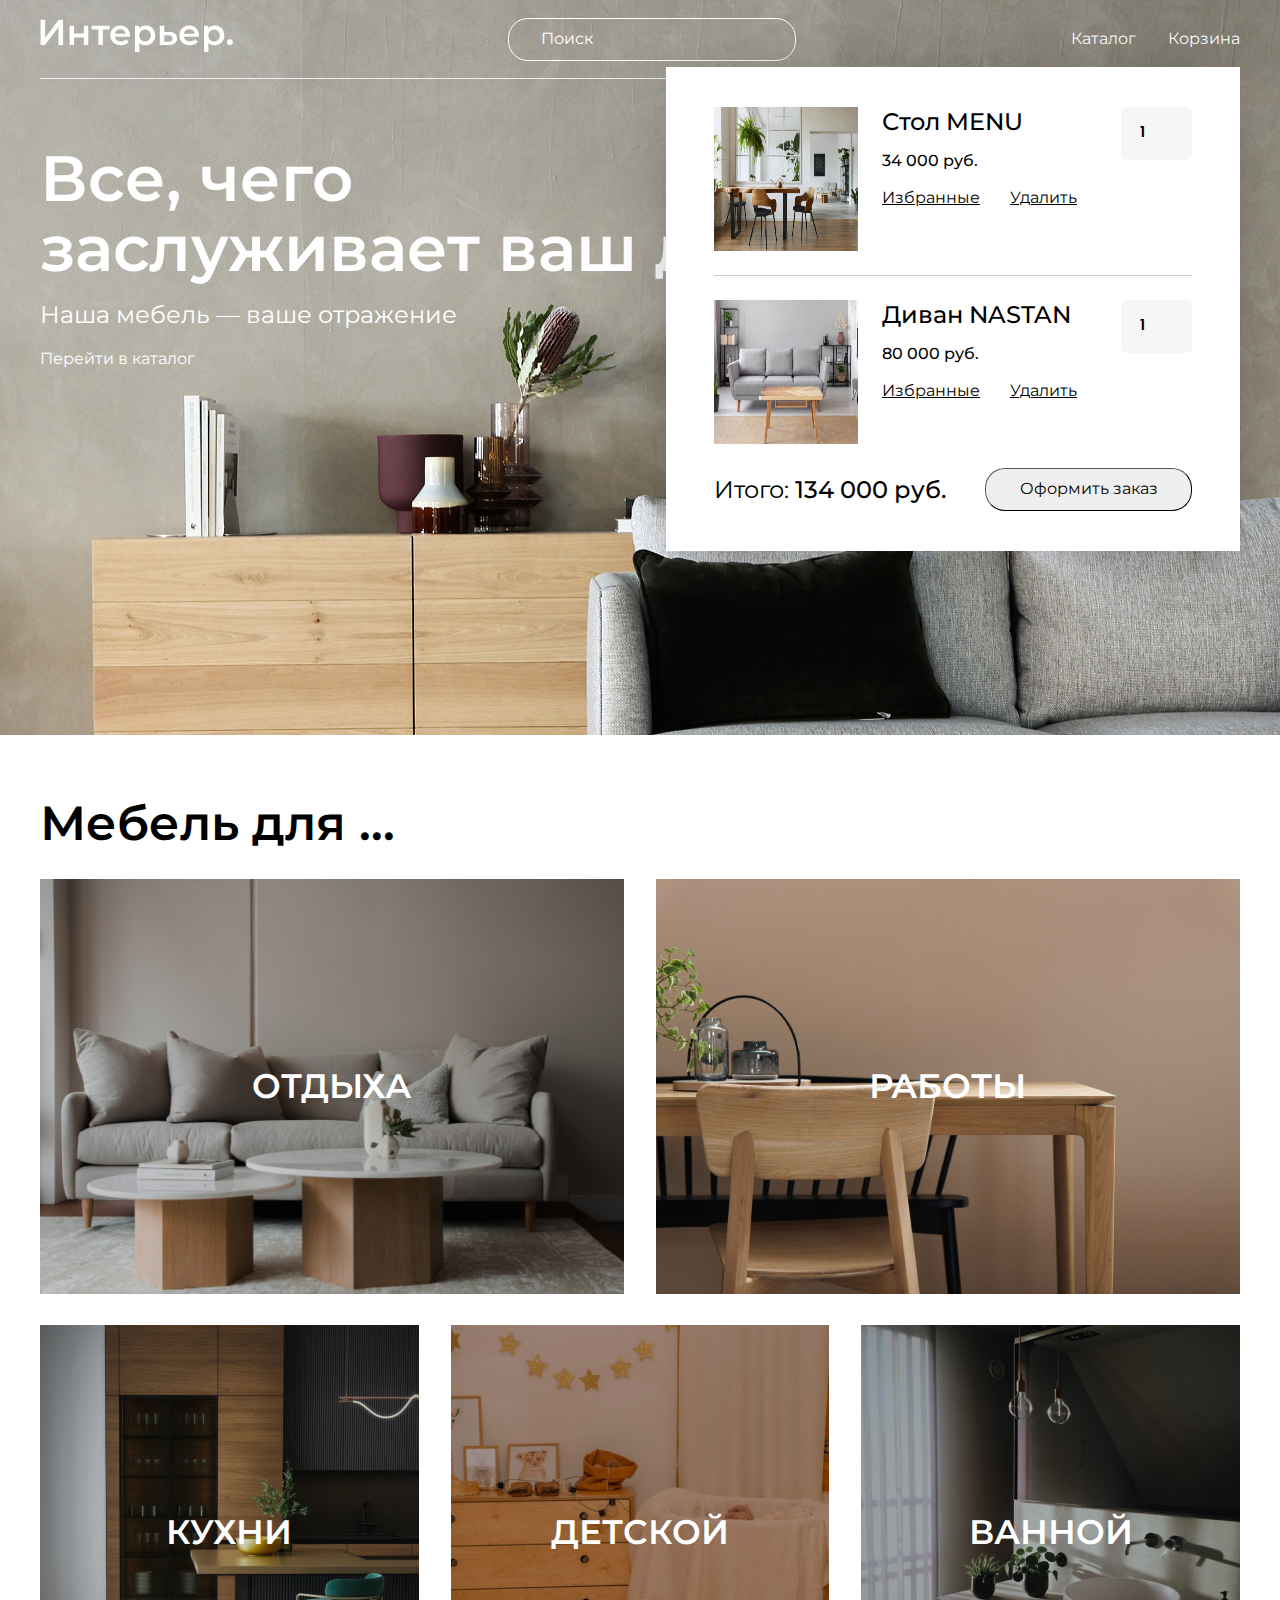
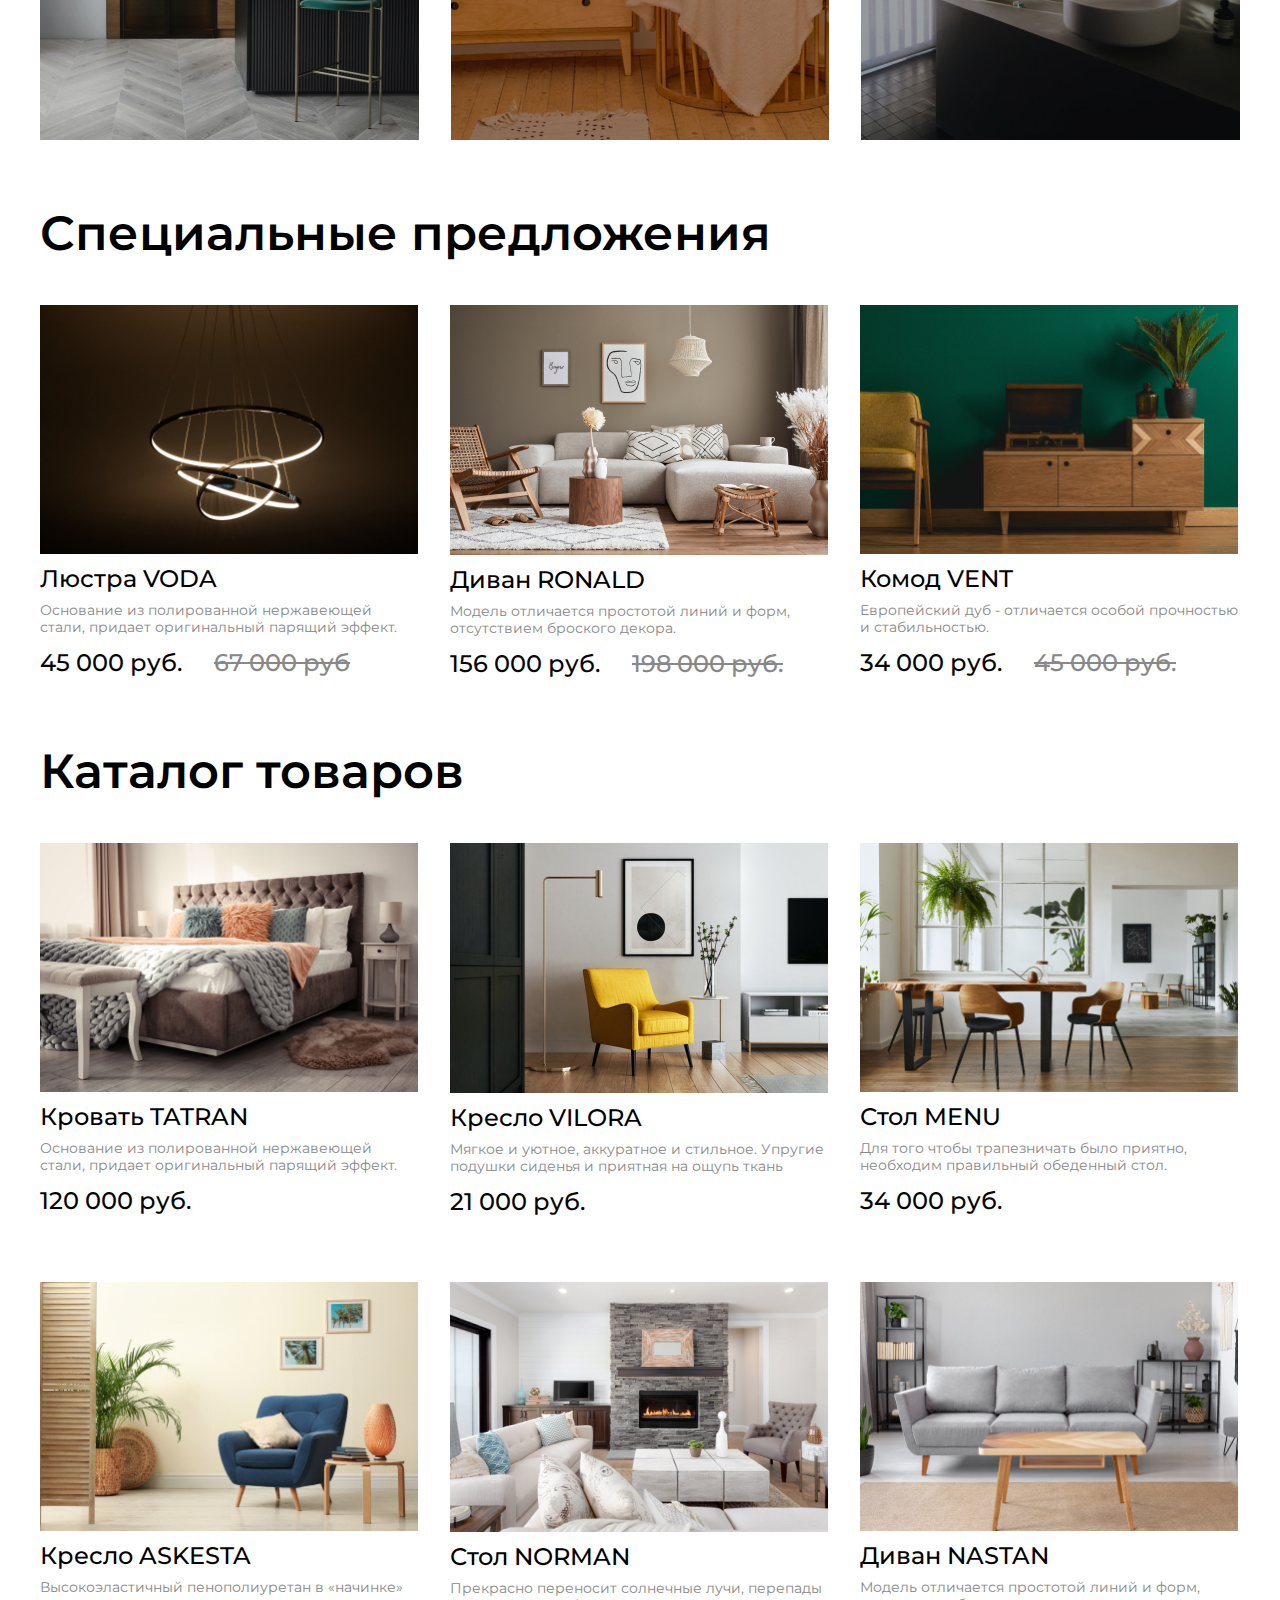
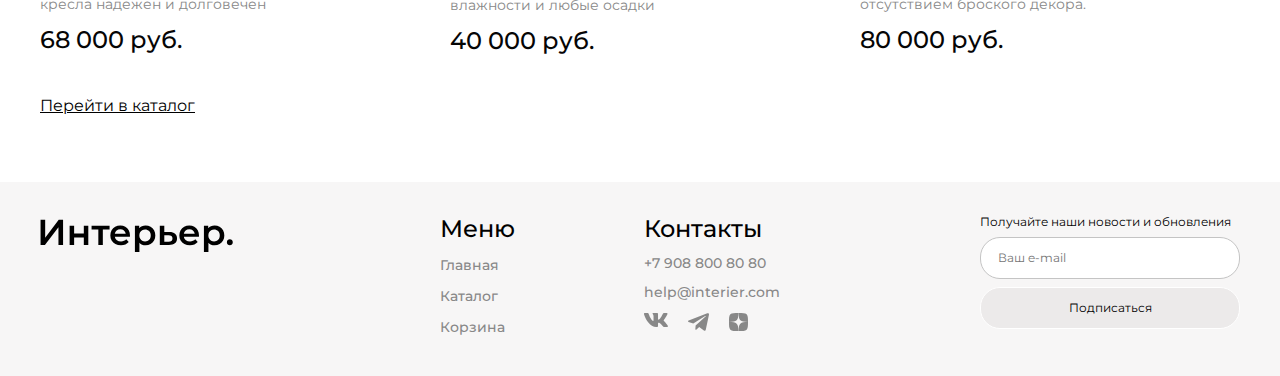
==== index.html @ 6d40e0f6 "Add files via upload" ====
<!DOCTYPE html>
<html lang="en">

<head>
    <meta charset="UTF-8">
    <meta http-equiv="X-UA-Compatible" content="IE=edge">
    <meta name="viewport" content="width=device-width, initial-scale=1.0">
    <title>Интерьер для вас</title>
    <link rel="preconnect" href="https://fonts.googleapis.com">
    <link rel="preconnect" href="https://fonts.gstatic.com" crossorigin>
    <link
        href="https://fonts.googleapis.com/css2?family=Montserrat:ital,wght@0,100..900;1,100..900&family=Poppins:ital,wght@0,100;0,200;0,300;0,400;0,500;0,600;0,700;0,800;0,900;1,100;1,200;1,300;1,400;1,500;1,600;1,700;1,800;1,900&display=swap"
        rel="stylesheet">
    <link rel="stylesheet" type="text/css" href="./sass/styles.css">
</head>

<body>
    <div class="top top-index center">
        <header class="header ">
            <a href="index.html">
                <img class="header__logo" src="./svg/logo.svg" alt="Логотип">
            </a>
            <input class="header__search" type="text" placeholder="Поиск" name="header-search" id="header-search">
            <nav class="header-menu">
                <a class="header-menu__link" href="catalog.html">Каталог</a>
                <div class=" pos-r">
                    <a class="header-menu__link" href="#main2">Корзина</a>
                    <div id="main2">
                        <form action="/submit" class="cart-form pos-a " method="post">
                            <article class="cart">
                                <div class="cart__left cart__gap">
                                    <img class="cart__img2" src="./img/product_006.jpg" alt="Стол MENU">
                                    <div class="cart__info">
                                        <a class="cart__name" href="product.html">Стол MENU</a>
                                        <p class="cart__price">34 000 руб.</p>
                                        <div class="cart__link">
                                            <a class="cart__link-text" href="#">Избранные</a>
                                            <a class="cart__link-text" href="#">Удалить</a>
                                        </div>
                                    </div>
                                </div>
                                <input class="cart__count" type="number" min="0" value="1" placeholder="1"
                                    name="cart-count1" id="cart-count1">
                            </article>
                            <div class="cart-border"></div>
                            <article class="cart">
                                <div class="cart__left cart__gap">
                                    <img class="cart__img2" src="./img/product_009.jpg" alt="Диван NASTAN">
                                    <div class="cart__info">
                                        <a class="cart__name" href="product.html">Диван NASTAN</a>
                                        <p class="cart__price">80 000 руб.</p>
                                        <div class="cart__link">
                                            <a class="cart__link-text" href="#">Избранные</a>
                                            <a class="cart__link-text" href="#">Удалить</a>
                                        </div>
                                    </div>
                                </div>
                                <input class="cart__count" type="number" min="0" value="1" placeholder="1"
                                    name="cart-count2" id="cart-count2">
                            </article>

                            <article class="cart-order cart-order_2">
                                <p class="cart-order__sum">
                                    Итого:
                                    <span class="cart-order__sum-span">134 000 руб.</span>
                                </p>
                                <button class="cart-order__button cart-order__button2" type="submit">Оформить
                                    заказ</button>
                            </article>
                        </form>
                    </div>
                </div>
            </nav>
            <div class="header__mobil">
                <a href="#">
                    <svg width="17" height="16" viewBox="0 0 17 16" fill="none" xmlns="http://www.w3.org/2000/svg">
                        <path
                            d="M2.7515 1.99141C1.59282 3.14838 0.918906 4.70363 0.867092 6.34023C0.815278 7.97682 1.38946 9.57159 2.47264 10.7995C3.55581 12.0275 5.06645 12.7962 6.69672 12.9491C8.29727 13.0991 9.89485 12.6444 11.1757 11.6766L14.5069 15.0085L14.5069 15.0085C14.5897 15.0914 14.6881 15.1571 14.7963 15.2019C14.9046 15.2468 15.0206 15.2698 15.1377 15.2698C15.2549 15.2698 15.3709 15.2468 15.4791 15.2019C15.5873 15.1571 15.6857 15.0914 15.7685 15.0085C15.8514 14.9257 15.9171 14.8274 15.9619 14.7191C16.0068 14.6109 16.0298 14.4949 16.0298 14.3777C16.0298 14.2606 16.0068 14.1446 15.9619 14.0363C15.9171 13.9281 15.8514 13.8298 15.7685 13.7469L15.7685 13.7469L12.4368 10.416C13.4021 9.13496 13.8547 7.53846 13.7038 5.93943C13.5501 4.31054 12.7816 2.80139 11.5547 1.719C10.3277 0.636623 8.73451 0.0623154 7.09916 0.11292C5.46381 0.163525 3.90917 0.835233 2.7515 1.99141ZM2.7515 1.99141L2.82216 2.06217L2.7515 1.99141ZM10.5895 3.25366C11.0271 3.68416 11.3751 4.19703 11.6135 4.76269C11.8518 5.32835 11.9758 5.93561 11.9783 6.54944C11.9808 7.16327 11.8618 7.77152 11.628 8.3391C11.3943 8.90669 11.0505 9.42238 10.6164 9.85642C10.1824 10.2905 9.66668 10.6343 9.09909 10.868C8.53151 11.1018 7.92326 11.2208 7.30943 11.2183C6.6956 11.2158 6.08834 11.0918 5.52268 10.8535C4.95702 10.6151 4.44415 10.2671 4.01365 9.82954C3.15334 8.95509 2.67341 7.77613 2.6784 6.54944C2.6834 5.32275 3.17291 4.14773 4.04032 3.28033C4.90772 2.41292 6.08274 1.92341 7.30943 1.91841C8.53612 1.91342 9.71508 2.39335 10.5895 3.25366Z"
                            fill="white" stroke="white" stroke-width="0.2" />
                    </svg>

                </a>
                <a href="catalog.html">
                    <svg width="20" height="21" viewBox="0 0 20 21" fill="none" xmlns="http://www.w3.org/2000/svg">
                        <rect x="0.800537" y="0.900024" width="4.57143" height="4.57143" fill="white" />
                        <rect x="0.800537" y="8.21429" width="4.57143" height="4.57143" fill="white" />
                        <rect x="0.800537" y="15.5286" width="4.57143" height="4.57143" fill="white" />
                        <rect x="8.11401" y="8.21429" width="4.57143" height="4.57143" fill="white" />
                        <rect x="8.11401" y="15.5286" width="4.57143" height="4.57143" fill="white" />
                        <rect x="8.11401" y="0.900024" width="4.57143" height="4.57143" fill="white" />
                        <rect x="15.4285" y="8.21429" width="4.57143" height="4.57143" fill="white" />
                        <rect x="15.4285" y="15.5286" width="4.57143" height="4.57143" fill="white" />
                        <rect x="15.4285" y="0.900024" width="4.57143" height="4.57143" fill="white" />
                    </svg>

                </a>
                <a href="cart.html">
                    <svg width="25" height="25" viewBox="0 0 25 25" fill="none" xmlns="http://www.w3.org/2000/svg">
                        <path
                            d="M14.5834 20.8334C15.1359 20.8334 15.6658 20.6139 16.0566 20.2232C16.4473 19.8325 16.6667 19.3026 16.6667 18.75C16.6667 18.1975 16.4473 17.6676 16.0566 17.2769C15.6658 16.8862 15.1359 16.6667 14.5834 16.6667C14.0309 16.6667 13.501 16.8862 13.1103 17.2769C12.7196 17.6676 12.5001 18.1975 12.5001 18.75C12.5001 19.3026 12.7196 19.8325 13.1103 20.2232C13.501 20.6139 14.0309 20.8334 14.5834 20.8334ZM7.29174 20.8334C7.84428 20.8334 8.37418 20.6139 8.76488 20.2232C9.15558 19.8325 9.37508 19.3026 9.37508 18.75C9.37508 18.1975 9.15558 17.6676 8.76488 17.2769C8.37418 16.8862 7.84428 16.6667 7.29174 16.6667C6.73921 16.6667 6.20931 16.8862 5.81861 17.2769C5.4279 17.6676 5.20841 18.1975 5.20841 18.75C5.20841 19.3026 5.4279 19.8325 5.81861 20.2232C6.20931 20.6139 6.73921 20.8334 7.29174 20.8334ZM20.873 6.16981C21.133 6.16142 21.3796 6.05223 21.5606 5.86531C21.7416 5.6784 21.8428 5.42842 21.8428 5.16825C21.8428 4.90807 21.7416 4.6581 21.5606 4.47118C21.3796 4.28427 21.133 4.17507 20.873 4.16669H19.674C18.7345 4.16669 17.922 4.81877 17.7178 5.73544L16.4126 11.6125C16.2084 12.5292 15.3959 13.1813 14.4563 13.1813H6.63133L5.12924 7.17085H14.8636C15.1212 7.1591 15.3644 7.0485 15.5425 6.86205C15.7206 6.67561 15.82 6.42767 15.82 6.16981C15.82 5.91195 15.7206 5.66401 15.5425 5.47757C15.3644 5.29113 15.1212 5.18052 14.8636 5.16877H5.12924C4.82473 5.16868 4.5242 5.23802 4.25051 5.37151C3.97682 5.50501 3.73716 5.69915 3.54976 5.93917C3.36236 6.17919 3.23215 6.45878 3.16903 6.75668C3.10591 7.05458 3.11154 7.36295 3.1855 7.65835L4.68758 13.6667C4.79586 14.1002 5.046 14.4851 5.39821 14.7601C5.75042 15.0351 6.18447 15.1845 6.63133 15.1844H14.4563C15.368 15.1845 16.2524 14.8737 16.9636 14.3032C17.6748 13.7328 18.1701 12.9369 18.3678 12.0469L19.674 6.16981H20.873Z"
                            fill="white" />
                    </svg>

                </a>
            </div>

        </header>
        <section class="top__content ">
            <h1 class="top__title">Все, чего заслуживает ваш дом</h1>
            <p class="top__text">Наша мебель — ваше отражение</p>
            <a class="top__link" href="catalog.html">Перейти в каталог</a>
        </section>
    </div>

    <main class="center">
        <section class="for">
            <h2 class="for__title">Мебель для ... </h2>
            <div class="for__content">
                <article class="for__item for__item-1 for__item_big">ОТДЫХА</article>
                <article class="for__item for__item-2 for__item_big">РАБОТЫ</article>
                <article class="for__item for__item-3">КУХНИ</article>
                <article class="for__item for__item-4">ДЕТСКОЙ</article>
                <article class="for__item for__item-5">ВАННОЙ</article>
            </div>
        </section>
        <section class="product-box ">
            <h2 class="product-box__title">Специальные предложения</h2>
            <div class="product-content">
                <article class="product pos-r">
                    <img class="product__img" src="./img/product_001.jpg" alt="Спиральная люстра">
                    <div class="product__button pos-a">
                        <svg width="19" height="21" viewBox="0 0 19 21" fill="none" xmlns="http://www.w3.org/2000/svg">
                            <path
                                d="M4.39111 7V5C4.39111 3.67392 4.9179 2.40215 5.85558 1.46447C6.79326 0.526784 8.06503 0 9.39111 0C10.7172 0 11.989 0.526784 12.9266 1.46447C13.8643 2.40215 14.3911 3.67392 14.3911 5V7H17.3911C17.6563 7 17.9107 7.10536 18.0982 7.29289C18.2858 7.48043 18.3911 7.73478 18.3911 8V20C18.3911 20.2652 18.2858 20.5196 18.0982 20.7071C17.9107 20.8946 17.6563 21 17.3911 21H1.39111C1.1259 21 0.871543 20.8946 0.684006 20.7071C0.49647 20.5196 0.391113 20.2652 0.391113 20V8C0.391113 7.73478 0.49647 7.48043 0.684006 7.29289C0.871543 7.10536 1.1259 7 1.39111 7H4.39111ZM4.39111 9H2.39111V19H16.3911V9H14.3911V11H12.3911V9H6.39111V11H4.39111V9ZM6.39111 7H12.3911V5C12.3911 4.20435 12.075 3.44129 11.5124 2.87868C10.9498 2.31607 10.1868 2 9.39111 2C8.59546 2 7.8324 2.31607 7.26979 2.87868C6.70718 3.44129 6.39111 4.20435 6.39111 5V7Z"
                                fill="#C4C4C4" />
                        </svg>

                        <svg width="24" height="24" viewBox="0 0 24 24" fill="none" xmlns="http://www.w3.org/2000/svg">
                            <path
                                d="M12 21C11.355 20.428 10.626 19.833 9.85502 19.2H9.84502C7.13002 16.98 4.05302 14.468 2.69402 11.458C2.24754 10.4998 2.01093 9.45715 2.00001 8.40003C1.99703 6.94951 2.57879 5.55901 3.61383 4.54279C4.64887 3.52657 6.04981 2.97042 7.50002 3.00003C8.68065 3.00189 9.83586 3.34311 10.828 3.98303C11.264 4.26599 11.6584 4.60828 12 5.00003C12.3435 4.60982 12.7381 4.26773 13.173 3.98303C14.1648 3.34298 15.3197 3.00174 16.5 3.00003C17.9502 2.97042 19.3512 3.52657 20.3862 4.54279C21.4213 5.55901 22.003 6.94951 22 8.40003C21.9898 9.45884 21.7532 10.5032 21.306 11.463C19.947 14.473 16.871 16.984 14.156 19.2L14.146 19.208C13.374 19.837 12.646 20.432 12.001 21.008L12 21ZM7.50002 5.00003C6.56853 4.98837 5.67009 5.34487 5.00002 5.99203C4.35441 6.62619 3.99358 7.49507 3.99994 8.40003C4.01135 9.17053 4.18585 9.92988 4.51202 10.628C5.15353 11.9267 6.01913 13.1021 7.06902 14.1C8.06002 15.1 9.20002 16.068 10.186 16.882C10.459 17.107 10.737 17.334 11.015 17.561L11.19 17.704C11.457 17.922 11.733 18.148 12 18.37L12.013 18.358L12.019 18.353H12.025L12.034 18.346H12.039H12.044L12.062 18.331L12.103 18.298L12.11 18.292L12.121 18.284H12.127L12.136 18.276L12.8 17.731L12.974 17.588C13.255 17.359 13.533 17.132 13.806 16.907C14.792 16.093 15.933 15.126 16.924 14.121C17.9741 13.1236 18.8397 11.9485 19.481 10.65C19.8131 9.94583 19.9901 9.17853 20.0001 8.40003C20.0042 7.49786 19.6435 6.63232 19 6.00003C18.3312 5.34995 17.4326 4.99051 16.5 5.00003C15.3619 4.99035 14.274 5.46739 13.51 6.31103L12 8.05103L10.49 6.31103C9.72609 5.46739 8.6381 4.99035 7.50002 5.00003Z"
                                fill="#C4C4C4" />
                        </svg>

                    </div>
                    <a class="product__name" href="product.html">Люстра VODA</a>
                    <p class="product__text">Основание из полированной нержавеющей стали, придает оригинальный
                        парящий эффект.</p>
                    <div class="product__price-box">
                        <p class="product__price product__sale">45 000 руб.</p>
                        <p class="product__price product__through">67 000 руб</p>
                    </div>
                </article>
                <article class="product pos-r">
                    <img class="product__img" src="./img/product_002.jpg" alt="Диван угловой белый">
                    <div class="product__button pos-a">
                        <svg width="19" height="21" viewBox="0 0 19 21" fill="none" xmlns="http://www.w3.org/2000/svg">
                            <path
                                d="M4.39111 7V5C4.39111 3.67392 4.9179 2.40215 5.85558 1.46447C6.79326 0.526784 8.06503 0 9.39111 0C10.7172 0 11.989 0.526784 12.9266 1.46447C13.8643 2.40215 14.3911 3.67392 14.3911 5V7H17.3911C17.6563 7 17.9107 7.10536 18.0982 7.29289C18.2858 7.48043 18.3911 7.73478 18.3911 8V20C18.3911 20.2652 18.2858 20.5196 18.0982 20.7071C17.9107 20.8946 17.6563 21 17.3911 21H1.39111C1.1259 21 0.871543 20.8946 0.684006 20.7071C0.49647 20.5196 0.391113 20.2652 0.391113 20V8C0.391113 7.73478 0.49647 7.48043 0.684006 7.29289C0.871543 7.10536 1.1259 7 1.39111 7H4.39111ZM4.39111 9H2.39111V19H16.3911V9H14.3911V11H12.3911V9H6.39111V11H4.39111V9ZM6.39111 7H12.3911V5C12.3911 4.20435 12.075 3.44129 11.5124 2.87868C10.9498 2.31607 10.1868 2 9.39111 2C8.59546 2 7.8324 2.31607 7.26979 2.87868C6.70718 3.44129 6.39111 4.20435 6.39111 5V7Z"
                                fill="#C4C4C4" />
                        </svg>

                        <svg width="24" height="24" viewBox="0 0 24 24" fill="none" xmlns="http://www.w3.org/2000/svg">
                            <path
                                d="M12 21C11.355 20.428 10.626 19.833 9.85502 19.2H9.84502C7.13002 16.98 4.05302 14.468 2.69402 11.458C2.24754 10.4998 2.01093 9.45715 2.00001 8.40003C1.99703 6.94951 2.57879 5.55901 3.61383 4.54279C4.64887 3.52657 6.04981 2.97042 7.50002 3.00003C8.68065 3.00189 9.83586 3.34311 10.828 3.98303C11.264 4.26599 11.6584 4.60828 12 5.00003C12.3435 4.60982 12.7381 4.26773 13.173 3.98303C14.1648 3.34298 15.3197 3.00174 16.5 3.00003C17.9502 2.97042 19.3512 3.52657 20.3862 4.54279C21.4213 5.55901 22.003 6.94951 22 8.40003C21.9898 9.45884 21.7532 10.5032 21.306 11.463C19.947 14.473 16.871 16.984 14.156 19.2L14.146 19.208C13.374 19.837 12.646 20.432 12.001 21.008L12 21ZM7.50002 5.00003C6.56853 4.98837 5.67009 5.34487 5.00002 5.99203C4.35441 6.62619 3.99358 7.49507 3.99994 8.40003C4.01135 9.17053 4.18585 9.92988 4.51202 10.628C5.15353 11.9267 6.01913 13.1021 7.06902 14.1C8.06002 15.1 9.20002 16.068 10.186 16.882C10.459 17.107 10.737 17.334 11.015 17.561L11.19 17.704C11.457 17.922 11.733 18.148 12 18.37L12.013 18.358L12.019 18.353H12.025L12.034 18.346H12.039H12.044L12.062 18.331L12.103 18.298L12.11 18.292L12.121 18.284H12.127L12.136 18.276L12.8 17.731L12.974 17.588C13.255 17.359 13.533 17.132 13.806 16.907C14.792 16.093 15.933 15.126 16.924 14.121C17.9741 13.1236 18.8397 11.9485 19.481 10.65C19.8131 9.94583 19.9901 9.17853 20.0001 8.40003C20.0042 7.49786 19.6435 6.63232 19 6.00003C18.3312 5.34995 17.4326 4.99051 16.5 5.00003C15.3619 4.99035 14.274 5.46739 13.51 6.31103L12 8.05103L10.49 6.31103C9.72609 5.46739 8.6381 4.99035 7.50002 5.00003Z"
                                fill="#C4C4C4" />
                        </svg>

                    </div>
                    <a class="product__name" href="product.html">Диван RONALD</a>
                    <p class="product__text">Модель отличается простотой линий и форм, отсутствием броского
                        декора.
                    </p>
                    <div class="product__price-box">
                        <p class="product__price product__sale">156 000 руб.</p>
                        <p class="product__price product__through">198 000 руб.</p>
                    </div>
                </article>
                <article class="product pos-r">
                    <img class="product__img" src="./img/product_003.jpg" alt="Комод VENT">
                    <div class="product__button pos-a">
                        <svg width="19" height="21" viewBox="0 0 19 21" fill="none" xmlns="http://www.w3.org/2000/svg">
                            <path
                                d="M4.39111 7V5C4.39111 3.67392 4.9179 2.40215 5.85558 1.46447C6.79326 0.526784 8.06503 0 9.39111 0C10.7172 0 11.989 0.526784 12.9266 1.46447C13.8643 2.40215 14.3911 3.67392 14.3911 5V7H17.3911C17.6563 7 17.9107 7.10536 18.0982 7.29289C18.2858 7.48043 18.3911 7.73478 18.3911 8V20C18.3911 20.2652 18.2858 20.5196 18.0982 20.7071C17.9107 20.8946 17.6563 21 17.3911 21H1.39111C1.1259 21 0.871543 20.8946 0.684006 20.7071C0.49647 20.5196 0.391113 20.2652 0.391113 20V8C0.391113 7.73478 0.49647 7.48043 0.684006 7.29289C0.871543 7.10536 1.1259 7 1.39111 7H4.39111ZM4.39111 9H2.39111V19H16.3911V9H14.3911V11H12.3911V9H6.39111V11H4.39111V9ZM6.39111 7H12.3911V5C12.3911 4.20435 12.075 3.44129 11.5124 2.87868C10.9498 2.31607 10.1868 2 9.39111 2C8.59546 2 7.8324 2.31607 7.26979 2.87868C6.70718 3.44129 6.39111 4.20435 6.39111 5V7Z"
                                fill="#C4C4C4" />
                        </svg>

                        <svg width="24" height="24" viewBox="0 0 24 24" fill="none" xmlns="http://www.w3.org/2000/svg">
                            <path
                                d="M12 21C11.355 20.428 10.626 19.833 9.85502 19.2H9.84502C7.13002 16.98 4.05302 14.468 2.69402 11.458C2.24754 10.4998 2.01093 9.45715 2.00001 8.40003C1.99703 6.94951 2.57879 5.55901 3.61383 4.54279C4.64887 3.52657 6.04981 2.97042 7.50002 3.00003C8.68065 3.00189 9.83586 3.34311 10.828 3.98303C11.264 4.26599 11.6584 4.60828 12 5.00003C12.3435 4.60982 12.7381 4.26773 13.173 3.98303C14.1648 3.34298 15.3197 3.00174 16.5 3.00003C17.9502 2.97042 19.3512 3.52657 20.3862 4.54279C21.4213 5.55901 22.003 6.94951 22 8.40003C21.9898 9.45884 21.7532 10.5032 21.306 11.463C19.947 14.473 16.871 16.984 14.156 19.2L14.146 19.208C13.374 19.837 12.646 20.432 12.001 21.008L12 21ZM7.50002 5.00003C6.56853 4.98837 5.67009 5.34487 5.00002 5.99203C4.35441 6.62619 3.99358 7.49507 3.99994 8.40003C4.01135 9.17053 4.18585 9.92988 4.51202 10.628C5.15353 11.9267 6.01913 13.1021 7.06902 14.1C8.06002 15.1 9.20002 16.068 10.186 16.882C10.459 17.107 10.737 17.334 11.015 17.561L11.19 17.704C11.457 17.922 11.733 18.148 12 18.37L12.013 18.358L12.019 18.353H12.025L12.034 18.346H12.039H12.044L12.062 18.331L12.103 18.298L12.11 18.292L12.121 18.284H12.127L12.136 18.276L12.8 17.731L12.974 17.588C13.255 17.359 13.533 17.132 13.806 16.907C14.792 16.093 15.933 15.126 16.924 14.121C17.9741 13.1236 18.8397 11.9485 19.481 10.65C19.8131 9.94583 19.9901 9.17853 20.0001 8.40003C20.0042 7.49786 19.6435 6.63232 19 6.00003C18.3312 5.34995 17.4326 4.99051 16.5 5.00003C15.3619 4.99035 14.274 5.46739 13.51 6.31103L12 8.05103L10.49 6.31103C9.72609 5.46739 8.6381 4.99035 7.50002 5.00003Z"
                                fill="#C4C4C4" />
                        </svg>

                    </div>
                    <a class="product__name" href="product.html">Комод VENT</a>
                    <p class="product__text">Европейский дуб - отличается особой прочностью и стабильностью.</p>
                    <div class="product__price-box">
                        <p class="product__price product__sale">34 000 руб.</p>
                        <p class="product__price product__through">45 000 руб.</p>
                    </div>
                </article>

            </div>
        </section>
        <section class="product-box">
            <h2 class="product-box__title">Каталог товаров</h2>
            <div class="product-content">
                <article class="product pos-r">
                    <img class="product__img" src="./img/product_004.jpg" alt="Кровать TATRAN">
                    <div class="product__button pos-a">
                        <svg width="19" height="21" viewBox="0 0 19 21" fill="none" xmlns="http://www.w3.org/2000/svg">
                            <path
                                d="M4.39111 7V5C4.39111 3.67392 4.9179 2.40215 5.85558 1.46447C6.79326 0.526784 8.06503 0 9.39111 0C10.7172 0 11.989 0.526784 12.9266 1.46447C13.8643 2.40215 14.3911 3.67392 14.3911 5V7H17.3911C17.6563 7 17.9107 7.10536 18.0982 7.29289C18.2858 7.48043 18.3911 7.73478 18.3911 8V20C18.3911 20.2652 18.2858 20.5196 18.0982 20.7071C17.9107 20.8946 17.6563 21 17.3911 21H1.39111C1.1259 21 0.871543 20.8946 0.684006 20.7071C0.49647 20.5196 0.391113 20.2652 0.391113 20V8C0.391113 7.73478 0.49647 7.48043 0.684006 7.29289C0.871543 7.10536 1.1259 7 1.39111 7H4.39111ZM4.39111 9H2.39111V19H16.3911V9H14.3911V11H12.3911V9H6.39111V11H4.39111V9ZM6.39111 7H12.3911V5C12.3911 4.20435 12.075 3.44129 11.5124 2.87868C10.9498 2.31607 10.1868 2 9.39111 2C8.59546 2 7.8324 2.31607 7.26979 2.87868C6.70718 3.44129 6.39111 4.20435 6.39111 5V7Z"
                                fill="#C4C4C4" />
                        </svg>

                        <svg width="24" height="24" viewBox="0 0 24 24" fill="none" xmlns="http://www.w3.org/2000/svg">
                            <path
                                d="M12 21C11.355 20.428 10.626 19.833 9.85502 19.2H9.84502C7.13002 16.98 4.05302 14.468 2.69402 11.458C2.24754 10.4998 2.01093 9.45715 2.00001 8.40003C1.99703 6.94951 2.57879 5.55901 3.61383 4.54279C4.64887 3.52657 6.04981 2.97042 7.50002 3.00003C8.68065 3.00189 9.83586 3.34311 10.828 3.98303C11.264 4.26599 11.6584 4.60828 12 5.00003C12.3435 4.60982 12.7381 4.26773 13.173 3.98303C14.1648 3.34298 15.3197 3.00174 16.5 3.00003C17.9502 2.97042 19.3512 3.52657 20.3862 4.54279C21.4213 5.55901 22.003 6.94951 22 8.40003C21.9898 9.45884 21.7532 10.5032 21.306 11.463C19.947 14.473 16.871 16.984 14.156 19.2L14.146 19.208C13.374 19.837 12.646 20.432 12.001 21.008L12 21ZM7.50002 5.00003C6.56853 4.98837 5.67009 5.34487 5.00002 5.99203C4.35441 6.62619 3.99358 7.49507 3.99994 8.40003C4.01135 9.17053 4.18585 9.92988 4.51202 10.628C5.15353 11.9267 6.01913 13.1021 7.06902 14.1C8.06002 15.1 9.20002 16.068 10.186 16.882C10.459 17.107 10.737 17.334 11.015 17.561L11.19 17.704C11.457 17.922 11.733 18.148 12 18.37L12.013 18.358L12.019 18.353H12.025L12.034 18.346H12.039H12.044L12.062 18.331L12.103 18.298L12.11 18.292L12.121 18.284H12.127L12.136 18.276L12.8 17.731L12.974 17.588C13.255 17.359 13.533 17.132 13.806 16.907C14.792 16.093 15.933 15.126 16.924 14.121C17.9741 13.1236 18.8397 11.9485 19.481 10.65C19.8131 9.94583 19.9901 9.17853 20.0001 8.40003C20.0042 7.49786 19.6435 6.63232 19 6.00003C18.3312 5.34995 17.4326 4.99051 16.5 5.00003C15.3619 4.99035 14.274 5.46739 13.51 6.31103L12 8.05103L10.49 6.31103C9.72609 5.46739 8.6381 4.99035 7.50002 5.00003Z"
                                fill="#C4C4C4" />
                        </svg>

                    </div>
                    <a class="product__name" href="product.html">Кровать TATRAN</a>
                    <p class="product__text">Основание из полированной нержавеющей стали, придает оригинальный
                        парящий эффект.</p>
                    <p class="product__price">120 000 руб.</p>
                </article>
                <article class="product pos-r">
                    <img class="product__img" src="./img/product_005.jpg" alt="Желтое кресло">
                    <div class="product__button pos-a">
                        <svg width="19" height="21" viewBox="0 0 19 21" fill="none" xmlns="http://www.w3.org/2000/svg">
                            <path
                                d="M4.39111 7V5C4.39111 3.67392 4.9179 2.40215 5.85558 1.46447C6.79326 0.526784 8.06503 0 9.39111 0C10.7172 0 11.989 0.526784 12.9266 1.46447C13.8643 2.40215 14.3911 3.67392 14.3911 5V7H17.3911C17.6563 7 17.9107 7.10536 18.0982 7.29289C18.2858 7.48043 18.3911 7.73478 18.3911 8V20C18.3911 20.2652 18.2858 20.5196 18.0982 20.7071C17.9107 20.8946 17.6563 21 17.3911 21H1.39111C1.1259 21 0.871543 20.8946 0.684006 20.7071C0.49647 20.5196 0.391113 20.2652 0.391113 20V8C0.391113 7.73478 0.49647 7.48043 0.684006 7.29289C0.871543 7.10536 1.1259 7 1.39111 7H4.39111ZM4.39111 9H2.39111V19H16.3911V9H14.3911V11H12.3911V9H6.39111V11H4.39111V9ZM6.39111 7H12.3911V5C12.3911 4.20435 12.075 3.44129 11.5124 2.87868C10.9498 2.31607 10.1868 2 9.39111 2C8.59546 2 7.8324 2.31607 7.26979 2.87868C6.70718 3.44129 6.39111 4.20435 6.39111 5V7Z"
                                fill="#C4C4C4" />
                        </svg>

                        <svg width="24" height="24" viewBox="0 0 24 24" fill="none" xmlns="http://www.w3.org/2000/svg">
                            <path
                                d="M12 21C11.355 20.428 10.626 19.833 9.85502 19.2H9.84502C7.13002 16.98 4.05302 14.468 2.69402 11.458C2.24754 10.4998 2.01093 9.45715 2.00001 8.40003C1.99703 6.94951 2.57879 5.55901 3.61383 4.54279C4.64887 3.52657 6.04981 2.97042 7.50002 3.00003C8.68065 3.00189 9.83586 3.34311 10.828 3.98303C11.264 4.26599 11.6584 4.60828 12 5.00003C12.3435 4.60982 12.7381 4.26773 13.173 3.98303C14.1648 3.34298 15.3197 3.00174 16.5 3.00003C17.9502 2.97042 19.3512 3.52657 20.3862 4.54279C21.4213 5.55901 22.003 6.94951 22 8.40003C21.9898 9.45884 21.7532 10.5032 21.306 11.463C19.947 14.473 16.871 16.984 14.156 19.2L14.146 19.208C13.374 19.837 12.646 20.432 12.001 21.008L12 21ZM7.50002 5.00003C6.56853 4.98837 5.67009 5.34487 5.00002 5.99203C4.35441 6.62619 3.99358 7.49507 3.99994 8.40003C4.01135 9.17053 4.18585 9.92988 4.51202 10.628C5.15353 11.9267 6.01913 13.1021 7.06902 14.1C8.06002 15.1 9.20002 16.068 10.186 16.882C10.459 17.107 10.737 17.334 11.015 17.561L11.19 17.704C11.457 17.922 11.733 18.148 12 18.37L12.013 18.358L12.019 18.353H12.025L12.034 18.346H12.039H12.044L12.062 18.331L12.103 18.298L12.11 18.292L12.121 18.284H12.127L12.136 18.276L12.8 17.731L12.974 17.588C13.255 17.359 13.533 17.132 13.806 16.907C14.792 16.093 15.933 15.126 16.924 14.121C17.9741 13.1236 18.8397 11.9485 19.481 10.65C19.8131 9.94583 19.9901 9.17853 20.0001 8.40003C20.0042 7.49786 19.6435 6.63232 19 6.00003C18.3312 5.34995 17.4326 4.99051 16.5 5.00003C15.3619 4.99035 14.274 5.46739 13.51 6.31103L12 8.05103L10.49 6.31103C9.72609 5.46739 8.6381 4.99035 7.50002 5.00003Z"
                                fill="#C4C4C4" />
                        </svg>

                    </div>
                    <a class="product__name" href="product.html">Кресло VILORA</a>
                    <p class="product__text">Мягкое и уютное, аккуратное и стильное. Упругие подушки сиденья и
                        приятная на ощупь ткань</p>
                    <p class="product__price">21 000 руб.</p>
                </article>
                <article class="product pos-r">
                    <img class="product__img" src="./img/product_006.jpg" alt="Стол MENU">
                    <div class="product__button pos-a">
                        <svg width="19" height="21" viewBox="0 0 19 21" fill="none" xmlns="http://www.w3.org/2000/svg">
                            <path
                                d="M4.39111 7V5C4.39111 3.67392 4.9179 2.40215 5.85558 1.46447C6.79326 0.526784 8.06503 0 9.39111 0C10.7172 0 11.989 0.526784 12.9266 1.46447C13.8643 2.40215 14.3911 3.67392 14.3911 5V7H17.3911C17.6563 7 17.9107 7.10536 18.0982 7.29289C18.2858 7.48043 18.3911 7.73478 18.3911 8V20C18.3911 20.2652 18.2858 20.5196 18.0982 20.7071C17.9107 20.8946 17.6563 21 17.3911 21H1.39111C1.1259 21 0.871543 20.8946 0.684006 20.7071C0.49647 20.5196 0.391113 20.2652 0.391113 20V8C0.391113 7.73478 0.49647 7.48043 0.684006 7.29289C0.871543 7.10536 1.1259 7 1.39111 7H4.39111ZM4.39111 9H2.39111V19H16.3911V9H14.3911V11H12.3911V9H6.39111V11H4.39111V9ZM6.39111 7H12.3911V5C12.3911 4.20435 12.075 3.44129 11.5124 2.87868C10.9498 2.31607 10.1868 2 9.39111 2C8.59546 2 7.8324 2.31607 7.26979 2.87868C6.70718 3.44129 6.39111 4.20435 6.39111 5V7Z"
                                fill="#C4C4C4" />
                        </svg>

                        <svg width="24" height="24" viewBox="0 0 24 24" fill="none" xmlns="http://www.w3.org/2000/svg">
                            <path
                                d="M12 21C11.355 20.428 10.626 19.833 9.85502 19.2H9.84502C7.13002 16.98 4.05302 14.468 2.69402 11.458C2.24754 10.4998 2.01093 9.45715 2.00001 8.40003C1.99703 6.94951 2.57879 5.55901 3.61383 4.54279C4.64887 3.52657 6.04981 2.97042 7.50002 3.00003C8.68065 3.00189 9.83586 3.34311 10.828 3.98303C11.264 4.26599 11.6584 4.60828 12 5.00003C12.3435 4.60982 12.7381 4.26773 13.173 3.98303C14.1648 3.34298 15.3197 3.00174 16.5 3.00003C17.9502 2.97042 19.3512 3.52657 20.3862 4.54279C21.4213 5.55901 22.003 6.94951 22 8.40003C21.9898 9.45884 21.7532 10.5032 21.306 11.463C19.947 14.473 16.871 16.984 14.156 19.2L14.146 19.208C13.374 19.837 12.646 20.432 12.001 21.008L12 21ZM7.50002 5.00003C6.56853 4.98837 5.67009 5.34487 5.00002 5.99203C4.35441 6.62619 3.99358 7.49507 3.99994 8.40003C4.01135 9.17053 4.18585 9.92988 4.51202 10.628C5.15353 11.9267 6.01913 13.1021 7.06902 14.1C8.06002 15.1 9.20002 16.068 10.186 16.882C10.459 17.107 10.737 17.334 11.015 17.561L11.19 17.704C11.457 17.922 11.733 18.148 12 18.37L12.013 18.358L12.019 18.353H12.025L12.034 18.346H12.039H12.044L12.062 18.331L12.103 18.298L12.11 18.292L12.121 18.284H12.127L12.136 18.276L12.8 17.731L12.974 17.588C13.255 17.359 13.533 17.132 13.806 16.907C14.792 16.093 15.933 15.126 16.924 14.121C17.9741 13.1236 18.8397 11.9485 19.481 10.65C19.8131 9.94583 19.9901 9.17853 20.0001 8.40003C20.0042 7.49786 19.6435 6.63232 19 6.00003C18.3312 5.34995 17.4326 4.99051 16.5 5.00003C15.3619 4.99035 14.274 5.46739 13.51 6.31103L12 8.05103L10.49 6.31103C9.72609 5.46739 8.6381 4.99035 7.50002 5.00003Z"
                                fill="#C4C4C4" />
                        </svg>

                    </div>
                    <a class="product__name" href="product.html">Стол MENU</a>
                    <p class="product__text">Для того чтобы трапезничать было приятно, необходим правильный
                        обеденный стол.</p>
                    <p class="product__price">34 000 руб.</p>
                </article>
                <article class="product pos-r">
                    <img class="product__img" src="./img/product_007.jpg" alt="Кресло ASKESTA">
                    <div class="product__button pos-a">
                        <svg width="19" height="21" viewBox="0 0 19 21" fill="none" xmlns="http://www.w3.org/2000/svg">
                            <path
                                d="M4.39111 7V5C4.39111 3.67392 4.9179 2.40215 5.85558 1.46447C6.79326 0.526784 8.06503 0 9.39111 0C10.7172 0 11.989 0.526784 12.9266 1.46447C13.8643 2.40215 14.3911 3.67392 14.3911 5V7H17.3911C17.6563 7 17.9107 7.10536 18.0982 7.29289C18.2858 7.48043 18.3911 7.73478 18.3911 8V20C18.3911 20.2652 18.2858 20.5196 18.0982 20.7071C17.9107 20.8946 17.6563 21 17.3911 21H1.39111C1.1259 21 0.871543 20.8946 0.684006 20.7071C0.49647 20.5196 0.391113 20.2652 0.391113 20V8C0.391113 7.73478 0.49647 7.48043 0.684006 7.29289C0.871543 7.10536 1.1259 7 1.39111 7H4.39111ZM4.39111 9H2.39111V19H16.3911V9H14.3911V11H12.3911V9H6.39111V11H4.39111V9ZM6.39111 7H12.3911V5C12.3911 4.20435 12.075 3.44129 11.5124 2.87868C10.9498 2.31607 10.1868 2 9.39111 2C8.59546 2 7.8324 2.31607 7.26979 2.87868C6.70718 3.44129 6.39111 4.20435 6.39111 5V7Z"
                                fill="#C4C4C4" />
                        </svg>

                        <svg width="24" height="24" viewBox="0 0 24 24" fill="none" xmlns="http://www.w3.org/2000/svg">
                            <path
                                d="M12 21C11.355 20.428 10.626 19.833 9.85502 19.2H9.84502C7.13002 16.98 4.05302 14.468 2.69402 11.458C2.24754 10.4998 2.01093 9.45715 2.00001 8.40003C1.99703 6.94951 2.57879 5.55901 3.61383 4.54279C4.64887 3.52657 6.04981 2.97042 7.50002 3.00003C8.68065 3.00189 9.83586 3.34311 10.828 3.98303C11.264 4.26599 11.6584 4.60828 12 5.00003C12.3435 4.60982 12.7381 4.26773 13.173 3.98303C14.1648 3.34298 15.3197 3.00174 16.5 3.00003C17.9502 2.97042 19.3512 3.52657 20.3862 4.54279C21.4213 5.55901 22.003 6.94951 22 8.40003C21.9898 9.45884 21.7532 10.5032 21.306 11.463C19.947 14.473 16.871 16.984 14.156 19.2L14.146 19.208C13.374 19.837 12.646 20.432 12.001 21.008L12 21ZM7.50002 5.00003C6.56853 4.98837 5.67009 5.34487 5.00002 5.99203C4.35441 6.62619 3.99358 7.49507 3.99994 8.40003C4.01135 9.17053 4.18585 9.92988 4.51202 10.628C5.15353 11.9267 6.01913 13.1021 7.06902 14.1C8.06002 15.1 9.20002 16.068 10.186 16.882C10.459 17.107 10.737 17.334 11.015 17.561L11.19 17.704C11.457 17.922 11.733 18.148 12 18.37L12.013 18.358L12.019 18.353H12.025L12.034 18.346H12.039H12.044L12.062 18.331L12.103 18.298L12.11 18.292L12.121 18.284H12.127L12.136 18.276L12.8 17.731L12.974 17.588C13.255 17.359 13.533 17.132 13.806 16.907C14.792 16.093 15.933 15.126 16.924 14.121C17.9741 13.1236 18.8397 11.9485 19.481 10.65C19.8131 9.94583 19.9901 9.17853 20.0001 8.40003C20.0042 7.49786 19.6435 6.63232 19 6.00003C18.3312 5.34995 17.4326 4.99051 16.5 5.00003C15.3619 4.99035 14.274 5.46739 13.51 6.31103L12 8.05103L10.49 6.31103C9.72609 5.46739 8.6381 4.99035 7.50002 5.00003Z"
                                fill="#C4C4C4" />
                        </svg>

                    </div>
                    <a class="product__name" href="product.html">Кресло ASKESTA</a>
                    <p class="product__text">Высокоэластичный пенополиуретан в «начинке» кресла надежен и
                        долговечен
                    </p>
                    <p class="product__price">68 000 руб.</p>
                </article>
                <article class="product pos-r">
                    <img class="product__img" src="./img/product_008.jpg" alt="Стол NORMAN">
                    <div class="product__button pos-a">
                        <svg width="19" height="21" viewBox="0 0 19 21" fill="none" xmlns="http://www.w3.org/2000/svg">
                            <path
                                d="M4.39111 7V5C4.39111 3.67392 4.9179 2.40215 5.85558 1.46447C6.79326 0.526784 8.06503 0 9.39111 0C10.7172 0 11.989 0.526784 12.9266 1.46447C13.8643 2.40215 14.3911 3.67392 14.3911 5V7H17.3911C17.6563 7 17.9107 7.10536 18.0982 7.29289C18.2858 7.48043 18.3911 7.73478 18.3911 8V20C18.3911 20.2652 18.2858 20.5196 18.0982 20.7071C17.9107 20.8946 17.6563 21 17.3911 21H1.39111C1.1259 21 0.871543 20.8946 0.684006 20.7071C0.49647 20.5196 0.391113 20.2652 0.391113 20V8C0.391113 7.73478 0.49647 7.48043 0.684006 7.29289C0.871543 7.10536 1.1259 7 1.39111 7H4.39111ZM4.39111 9H2.39111V19H16.3911V9H14.3911V11H12.3911V9H6.39111V11H4.39111V9ZM6.39111 7H12.3911V5C12.3911 4.20435 12.075 3.44129 11.5124 2.87868C10.9498 2.31607 10.1868 2 9.39111 2C8.59546 2 7.8324 2.31607 7.26979 2.87868C6.70718 3.44129 6.39111 4.20435 6.39111 5V7Z"
                                fill="#C4C4C4" />
                        </svg>

                        <svg width="24" height="24" viewBox="0 0 24 24" fill="none" xmlns="http://www.w3.org/2000/svg">
                            <path
                                d="M12 21C11.355 20.428 10.626 19.833 9.85502 19.2H9.84502C7.13002 16.98 4.05302 14.468 2.69402 11.458C2.24754 10.4998 2.01093 9.45715 2.00001 8.40003C1.99703 6.94951 2.57879 5.55901 3.61383 4.54279C4.64887 3.52657 6.04981 2.97042 7.50002 3.00003C8.68065 3.00189 9.83586 3.34311 10.828 3.98303C11.264 4.26599 11.6584 4.60828 12 5.00003C12.3435 4.60982 12.7381 4.26773 13.173 3.98303C14.1648 3.34298 15.3197 3.00174 16.5 3.00003C17.9502 2.97042 19.3512 3.52657 20.3862 4.54279C21.4213 5.55901 22.003 6.94951 22 8.40003C21.9898 9.45884 21.7532 10.5032 21.306 11.463C19.947 14.473 16.871 16.984 14.156 19.2L14.146 19.208C13.374 19.837 12.646 20.432 12.001 21.008L12 21ZM7.50002 5.00003C6.56853 4.98837 5.67009 5.34487 5.00002 5.99203C4.35441 6.62619 3.99358 7.49507 3.99994 8.40003C4.01135 9.17053 4.18585 9.92988 4.51202 10.628C5.15353 11.9267 6.01913 13.1021 7.06902 14.1C8.06002 15.1 9.20002 16.068 10.186 16.882C10.459 17.107 10.737 17.334 11.015 17.561L11.19 17.704C11.457 17.922 11.733 18.148 12 18.37L12.013 18.358L12.019 18.353H12.025L12.034 18.346H12.039H12.044L12.062 18.331L12.103 18.298L12.11 18.292L12.121 18.284H12.127L12.136 18.276L12.8 17.731L12.974 17.588C13.255 17.359 13.533 17.132 13.806 16.907C14.792 16.093 15.933 15.126 16.924 14.121C17.9741 13.1236 18.8397 11.9485 19.481 10.65C19.8131 9.94583 19.9901 9.17853 20.0001 8.40003C20.0042 7.49786 19.6435 6.63232 19 6.00003C18.3312 5.34995 17.4326 4.99051 16.5 5.00003C15.3619 4.99035 14.274 5.46739 13.51 6.31103L12 8.05103L10.49 6.31103C9.72609 5.46739 8.6381 4.99035 7.50002 5.00003Z"
                                fill="#C4C4C4" />
                        </svg>

                    </div>
                    <a class="product__name" href="product.html">Стол NORMAN</a>
                    <p class="product__text">Прекрасно переносит солнечные лучи, перепады влажности и любые
                        осадки
                    </p>
                    <p class="product__price">40 000 руб.</p>
                </article>
                <article class="product pos-r">
                    <img class="product__img" src="./img/product_009.jpg" alt="Диван NASTAN">
                    <div class="product__button pos-a">
                        <svg width="19" height="21" viewBox="0 0 19 21" fill="none" xmlns="http://www.w3.org/2000/svg">
                            <path
                                d="M4.39111 7V5C4.39111 3.67392 4.9179 2.40215 5.85558 1.46447C6.79326 0.526784 8.06503 0 9.39111 0C10.7172 0 11.989 0.526784 12.9266 1.46447C13.8643 2.40215 14.3911 3.67392 14.3911 5V7H17.3911C17.6563 7 17.9107 7.10536 18.0982 7.29289C18.2858 7.48043 18.3911 7.73478 18.3911 8V20C18.3911 20.2652 18.2858 20.5196 18.0982 20.7071C17.9107 20.8946 17.6563 21 17.3911 21H1.39111C1.1259 21 0.871543 20.8946 0.684006 20.7071C0.49647 20.5196 0.391113 20.2652 0.391113 20V8C0.391113 7.73478 0.49647 7.48043 0.684006 7.29289C0.871543 7.10536 1.1259 7 1.39111 7H4.39111ZM4.39111 9H2.39111V19H16.3911V9H14.3911V11H12.3911V9H6.39111V11H4.39111V9ZM6.39111 7H12.3911V5C12.3911 4.20435 12.075 3.44129 11.5124 2.87868C10.9498 2.31607 10.1868 2 9.39111 2C8.59546 2 7.8324 2.31607 7.26979 2.87868C6.70718 3.44129 6.39111 4.20435 6.39111 5V7Z"
                                fill="#C4C4C4" />
                        </svg>

                        <svg width="24" height="24" viewBox="0 0 24 24" fill="none" xmlns="http://www.w3.org/2000/svg">
                            <path
                                d="M12 21C11.355 20.428 10.626 19.833 9.85502 19.2H9.84502C7.13002 16.98 4.05302 14.468 2.69402 11.458C2.24754 10.4998 2.01093 9.45715 2.00001 8.40003C1.99703 6.94951 2.57879 5.55901 3.61383 4.54279C4.64887 3.52657 6.04981 2.97042 7.50002 3.00003C8.68065 3.00189 9.83586 3.34311 10.828 3.98303C11.264 4.26599 11.6584 4.60828 12 5.00003C12.3435 4.60982 12.7381 4.26773 13.173 3.98303C14.1648 3.34298 15.3197 3.00174 16.5 3.00003C17.9502 2.97042 19.3512 3.52657 20.3862 4.54279C21.4213 5.55901 22.003 6.94951 22 8.40003C21.9898 9.45884 21.7532 10.5032 21.306 11.463C19.947 14.473 16.871 16.984 14.156 19.2L14.146 19.208C13.374 19.837 12.646 20.432 12.001 21.008L12 21ZM7.50002 5.00003C6.56853 4.98837 5.67009 5.34487 5.00002 5.99203C4.35441 6.62619 3.99358 7.49507 3.99994 8.40003C4.01135 9.17053 4.18585 9.92988 4.51202 10.628C5.15353 11.9267 6.01913 13.1021 7.06902 14.1C8.06002 15.1 9.20002 16.068 10.186 16.882C10.459 17.107 10.737 17.334 11.015 17.561L11.19 17.704C11.457 17.922 11.733 18.148 12 18.37L12.013 18.358L12.019 18.353H12.025L12.034 18.346H12.039H12.044L12.062 18.331L12.103 18.298L12.11 18.292L12.121 18.284H12.127L12.136 18.276L12.8 17.731L12.974 17.588C13.255 17.359 13.533 17.132 13.806 16.907C14.792 16.093 15.933 15.126 16.924 14.121C17.9741 13.1236 18.8397 11.9485 19.481 10.65C19.8131 9.94583 19.9901 9.17853 20.0001 8.40003C20.0042 7.49786 19.6435 6.63232 19 6.00003C18.3312 5.34995 17.4326 4.99051 16.5 5.00003C15.3619 4.99035 14.274 5.46739 13.51 6.31103L12 8.05103L10.49 6.31103C9.72609 5.46739 8.6381 4.99035 7.50002 5.00003Z"
                                fill="#C4C4C4" />
                        </svg>

                    </div>
                    <a class="product__name" href="product.html">Диван NASTAN</a>
                    <p class="product__text">Модель отличается простотой линий и форм, отсутствием броского
                        декора.
                    </p>
                    <p class="product__price">80 000 руб.</p>
                </article>
            </div>
        </section>
        <a href="catalog.html" class="catalog-link">Перейти в каталог</a>

    </main>

    <footer class="footer center">
        <a class="footer__logo" href="index.html">
            <img src="./svg/logo_black.svg" alt="Логотип">
        </a>
        <div class="footer__content">
            <section class="footer__info">
                <article class="footer__item">
                    <h4 class="footer__head">Меню</h4>
                    <nav class="footer__nav">
                        <ul>
                            <li><a class="footer__link " href="index.html">Главная</a></li>
                            <li><a class="footer__link " href="catalog.html">Каталог</a></li>
                            <li><a class="footer__link " href="cart.html">Корзина</a></li>
                        </ul>
                    </nav>
                </article>
                <article class="footer__item">
                    <h4 class="footer__head">Контакты</h4>
                    <a class="footer__link " href="tel:+79088008080">+7 908 800 80 80</a>
                    <a class="footer__link " href="malito:help@interier.com">help@interier.com</a>
                    <div class="footer__icons">
                        <a class="footer__link " href="#">
                            <svg width="24" height="14" viewBox="0 0 24 14" fill="none"
                                xmlns="http://www.w3.org/2000/svg">
                                <path fill-rule="evenodd" clip-rule="evenodd" class="footer__svg-fill"
                                    d="M23.45 0.948C23.616 0.402 23.45 0 22.655 0H20.03C19.362 0 19.054 0.347 18.887 0.73C18.887 0.73 17.552 3.926 15.661 6.002C15.049 6.604 14.771 6.795 14.437 6.795C14.27 6.795 14.019 6.604 14.019 6.057V0.948C14.019 0.292 13.835 0 13.279 0H9.151C8.734 0 8.483 0.304 8.483 0.593C8.483 1.214 9.429 1.358 9.526 3.106V6.904C9.526 7.737 9.373 7.888 9.039 7.888C8.149 7.888 5.984 4.677 4.699 1.003C4.45 0.288 4.198 0 3.527 0H0.9C0.15 0 0 0.347 0 0.73C0 1.412 0.89 4.8 4.145 9.281C6.315 12.341 9.37 14 12.153 14C13.822 14 14.028 13.632 14.028 12.997V10.684C14.028 9.947 14.186 9.8 14.715 9.8C15.105 9.8 15.772 9.992 17.33 11.467C19.11 13.216 19.403 14 20.405 14H23.03C23.78 14 24.156 13.632 23.94 12.904C23.702 12.18 22.852 11.129 21.725 9.882C21.113 9.172 20.195 8.407 19.916 8.024C19.527 7.533 19.638 7.314 19.916 6.877C19.916 6.877 23.116 2.451 23.449 0.948H23.45Z" />
                            </svg>
                        </a>
                        <a class="footer__link " href="#">
                            <svg width="21" height="18" viewBox="0 0 21 18" fill="none"
                                xmlns="http://www.w3.org/2000/svg">
                                <path class="footer__svg-fill"
                                    d="M19.2957 0.363004L0.690684 7.57461C-0.0580144 7.91045 -0.311245 8.58298 0.509724 8.94798L5.28271 10.4727L16.8232 3.30353C17.4533 2.85347 18.0984 2.97348 17.5433 3.46858L7.63159 12.4893L7.32024 16.3069C7.60862 16.8964 8.13666 16.8991 8.47348 16.6061L11.2157 13.998L15.9122 17.533C17.003 18.1821 17.5965 17.7632 17.8312 16.5735L20.9117 1.91163C21.2315 0.447168 20.6861 -0.19809 19.2957 0.363004Z" />
                            </svg>
                        </a>
                        <a class="footer__link" href="#">
                            <svg width="19" height="18" viewBox="0 0 19 18" fill="none"
                                xmlns="http://www.w3.org/2000/svg">
                                <path class="footer__svg-fill"
                                    d="M11.3326 10.7357C9.83979 12.195 9.73122 14.0143 9.60229 18C13.5244 18 16.2319 17.9871 17.6298 16.7014C18.9869 15.3771 19.0005 12.69 19.0005 9.09643C14.7934 9.225 12.873 9.32143 11.3326 10.7357ZM0.00050354 9.09643C0.00050354 12.69 0.014075 15.3771 1.37122 16.7014C2.76907 17.9871 5.47657 18 9.39872 18C9.263 14.0143 9.16122 12.195 7.66836 10.7357C6.128 9.32143 4.20765 9.21857 0.00050354 9.09643ZM9.39872 0C5.48336 0 2.76907 0.0128571 1.37122 1.29857C0.014075 2.62286 0.00050354 5.31 0.00050354 8.90357C4.20765 8.775 6.128 8.67857 7.66836 7.26429C9.16122 5.805 9.26979 3.98571 9.39872 0ZM11.3326 7.26429C9.83979 5.805 9.73122 3.98571 9.60229 0C13.5244 0 16.2319 0.0128571 17.6298 1.29857C18.9869 2.62286 19.0005 5.31 19.0005 8.90357C14.7934 8.775 12.873 8.67857 11.3326 7.26429Z" />
                            </svg>
                        </a>
                    </div>
                </article>
            </section>
            <form class="footer-form">
                <p class="footer-form__news">Получайте наши новости и обновления</p>
                <input class="footer-form__mail" type="email" placeholder="Ваш e-mail" name="footer-mail"
                    id="footer-mail">
                <button class="footer-form__button">Подписаться</button>
            </form>

        </div>
    </footer>
</body>

</html>
---- sass/styles.css ----
@charset "UTF-8";
* {
  margin: 0;
  padding: 0;
}

body {
  font-family: "Montserrat", serif;
}

a {
  font-family: inherit;
  font-weight: normal;
  text-decoration: none;
  font-size: 16px;
  line-height: 24px;
  color: #ffffff;
}
a:hover {
  font-family: inherit;
  text-decoration: underline;
  transition: background-color 1s;
}

ul {
  list-style-type: none;
}

input {
  font-family: inherit;
}
input::-moz-placeholder {
  font-family: inherit;
  font-size: 1.2em;
}
input::placeholder {
  font-family: inherit;
  font-size: 1.2em;
}

button {
  font-family: inherit;
}
button::-moz-placeholder {
  font-family: inherit;
}
button::placeholder {
  font-family: inherit;
}
button:hover {
  transition: background-color 1s;
}

.center {
  padding-left: calc(50% - 600px);
  padding-right: calc(50% - 600px);
}

.pos-r {
  position: relative;
}

.pos-a {
  position: absolute;
  z-index: 1;
}

.top {
  background-repeat: no-repeat;
  background-size: cover;
  background-position: center;
  border: 2px;
}
.top-index {
  height: 735px;
  background-image: url(../img/header_index.jpg);
}
.top-catalog {
  height: 400px;
  background-image: url(../img/header_catalog.jpg);
}
.top-cart {
  height: 400px;
  background-image: url(../img/header_cart.jpg);
}
.top__content {
  width: 792px;
  margin-top: 34px;
  padding-bottom: 32px;
  display: flex;
  flex-direction: column;
  flex-wrap: wrap;
  gap: 16px;
}
.top__title {
  /* Для заголовка h1 (Всё, чего заслуживает ваш дом): */
  margin-top: 30px;
  max-width: 95%;
  font-weight: 600;
  font-size: 64px;
  line-height: 70px;
  color: #ffffff;
}
.top__title-big {
  margin-top: 127px;
}
.top__text {
  /* Параграфу p (Наша мебель — ваше отражение): */
  font-size: 24px;
  line-height: 32px;
  color: #ffffff;
}

.header {
  padding-top: 17.5px;
  padding-bottom: 17.5px;
  border-bottom: 0.5px solid rgba(255, 255, 255, 0.8);
  display: flex;
  justify-content: space-between;
  align-items: center;
  flex-wrap: wrap;
  /* &__logo { } */
}
.header__search {
  width: 288px;
  background: transparent;
  outline: none;
  border: 1px solid #ffffff;
  box-sizing: border-box;
  border-radius: 20px;
  padding-left: 32px;
  padding-top: 10.5px;
  padding-bottom: 10.5px;
  font-weight: normal;
  font-size: 16px;
  line-height: 20px;
  color: #ffffff;
}
.header__search::-moz-placeholder {
  font-size: 16px;
  color: #ffffff;
}
.header__search::placeholder {
  font-size: 16px;
  color: #ffffff;
}
.header__search:focus {
  border: 1px solid #ffffff;
  outline: none;
  color: #ffffff;
}
.header-menu {
  display: flex;
  flex-direction: row;
  align-items: center;
  flex-wrap: wrap;
  gap: 32px;
  /* &__item {} */
  /* &__item {} */
}
.header-menu__link {
  /* Для верхних ссылок «Каталог» и «Корзина» в шапке сайта: */
  line-height: 20px;
}
.header__mobil {
  display: none;
}

.for {
  margin-top: 64px;
}
.for__title {
  font-weight: 600;
  font-size: 48px;
  line-height: 100%;
  /* text-align: center; */
}
.for__content {
  margin-top: 32px;
  display: grid;
  grid-template-columns: repeat(12, 1fr);
  flex-wrap: wrap;
  -moz-column-gap: 32px;
       column-gap: 32px;
  row-gap: 31px;
}
.for__content_cat {
  -moz-column-gap: 31px;
       column-gap: 31px;
  row-gap: 58px;
}
.for__item {
  height: 415px;
  grid-column: span 4;
  font-weight: 600;
  font-size: 34px;
  line-height: 41.45px;
  color: #ffffff;
  display: flex;
  flex-direction: row;
  align-items: center;
  justify-content: center;
  background-repeat: no-repeat;
  background-size: cover;
  background-position: center;
}
.for__item_big {
  grid-column: span 6;
}
.for__item-1 {
  background-image: url(../img/for-1.jpg);
}
.for__item-2 {
  background-image: url(../img/for-2.jpg);
}
.for__item-3 {
  background-image: url(../img/for-3.jpg);
}
.for__item-4 {
  background-image: url(../img/for-4.jpg);
}
.for__item-5 {
  background-image: url(../img/for-5.jpg);
}
.for__item-11 {
  background-image: url(../img/product_cat001.jpg);
}
.for__item-12 {
  background-image: url(../img/product_cat002.jpg);
}
.for__item-13 {
  background-image: url(../img/product_cat003.jpg);
}
.for__item-14 {
  background-image: url(../img/product_cat004.jpg);
}
.for__item-15 {
  background-image: url(../img/product_cat005.jpg);
}
.for__item-16 {
  background-image: url(../img/product_cat006.jpg);
}
.for__item-cat {
  grid-column: span 4;
}
.for__cat {
  width: 378px;
  height: 250px;
  display: flex;
  flex-direction: row;
  align-items: start;
  justify-content: right;
  gap: 21px;
}
.for__cat:hover .for__icon {
  display: block;
}
.for__icon {
  height: 20px;
  padding-top: 10px;
  padding-right: 10px;
  display: none;
}
.for__name {
  /* Заголовку h3 (Кресло VILORA): */
  display: block;
  margin-top: 10px;
  text-decoration: none;
  font-weight: 500;
  font-size: 24px;
  font-style: normal;
  line-height: 29px;
  color: #000000;
}
.for__text {
  /* Параграфу p (Мягкое и уютное, аккуратное и стильное. Упругие подушки, сиденья и приятная на ощупь ткань): */
  margin-top: 8px;
  font-size: 14px;
  font-style: normal;
  font-weight: normal;
  line-height: 17px;
  color: #888888;
}
.for__price {
  margin-top: 22px;
  font-weight: 500;
  font-size: 24px;
  line-height: 100%;
  color: #050505;
}

.product-box {
  margin-top: 64px;
  /* .product-box__link{} */
}
.product-box__title {
  /* Заголовку h2 (Специальные предложения): */
  font-style: normal;
  font-weight: 600;
  font-size: 48px;
  line-height: 59px;
  color: #000000;
}

.product-content {
  margin-top: 32px;
  display: flex;
  flex-wrap: wrap;
  -moz-column-gap: 32px;
       column-gap: 32px;
  row-gap: 56px;
}

.product {
  padding-top: 10px;
  width: 378px;
  display: flex;
  flex-direction: column;
}
.product:hover .product__button {
  opacity: 1;
  overflow: visible;
}
.product__button {
  position: absolute;
  top: 10px;
  right: 10px;
  display: flex;
  gap: 21px;
  overflow: hidden;
  opacity: 0;
}
.product__icon {
  width: 20px;
  height: 20px;
  padding-top: 10px;
  padding-right: 10px;
}
.product__name {
  /* Заголовку h3 (Кресло VILORA): */
  margin-top: 10px;
  text-decoration: none;
  font-weight: 500;
  font-size: 24px;
  font-style: normal;
  line-height: 29px;
  color: #000000;
}
.product__text {
  /* Параграфу p (Мягкое и уютное, аккуратное и стильное. Упругие подушки, сиденья и приятная на ощупь ткань): */
  margin-top: 9px;
  font-size: 14px;
  font-style: normal;
  font-weight: normal;
  line-height: 17px;
  color: #888888;
}
.product__price-box {
  display: flex;
  flex-direction: row;
  flex-wrap: nowrap;
  gap: 32px;
}
.product__price {
  margin-top: 12px;
  font-weight: 500;
  font-size: 24px;
  line-height: 29px;
  color: #050505;
}
.product__sale {
  /* Параграфу p (21 000): */
  color: #050505;
}
.product__through {
  /* Параграфу p (28 000): */
  color: #888888;
  text-decoration-line: line-through;
}

.catalog-link {
  /* Ссылке <a href="catalog.html">Перейти в каталог</a> */
  font-weight: 400;
  font-size: 16px;
  line-height: 24px;
  text-decoration: underline;
  text-decoration-style: solid;
  text-decoration-thickness: Auto;
  color: #000000;
  display: block;
  margin-top: 39px;
}
.catalog-link:hover {
  color: #888888;
  text-decoration: none;
}

.footer {
  margin-top: 64px;
  padding-top: 32px;
  padding-bottom: 40px;
  background-color: #F7F6F6;
  display: flex;
  justify-content: space-between;
  flex-wrap: wrap;
}
.footer__logo {
  margin-top: 5px;
}
.footer__content {
  box-sizing: border-box;
  width: 800px;
  display: flex;
  justify-content: space-between;
  flex-wrap: wrap;
}
.footer__info {
  display: flex;
  gap: 129px;
  align-content: space-between;
}
.footer__item {
  display: flex;
  flex-direction: column;
  gap: 12px;
}
.footer__head {
  /* Заголовку h4 (Меню и Контакты): */
  font-weight: 500;
  font-size: 24px;
  line-height: 29px;
  color: #000000;
}
.footer__nav > ul {
  display: flex;
  flex-direction: column;
  gap: 12px;
}
.footer__link {
  /* Нижним ссылкам в подвале сайта (Главная, Каталог, Корзина, номер телефона и email): */
  font-weight: 500;
  font-size: 14px;
  line-height: 17px;
  text-decoration: none;
  color: #888888;
}
.footer__icons {
  display: flex;
  flex-direction: row;
  gap: 20px;
}
.footer__svg-fill {
  fill: #888888;
}
.footer__svg-fill:hover {
  fill: #000000;
}
.footer-form {
  box-sizing: border-box;
  display: flex;
  flex-direction: column;
  gap: 8px;
}
.footer-form__news {
  /* Параграфу p (Получайте наши новости и обновления): */
  font-size: 12px;
  line-height: 15px;
  color: #000000;
  font-weight: 400;
}
.footer-form__mail {
  /* Полю ввода <input type="email">: */
  width: 260px;
  background: #ffffff;
  border: 1px solid #c4c4c4;
  box-sizing: border-box;
  border-radius: 20px;
  color: #c4c4c4;
  font-weight: 400;
  font-size: 12px;
  line-height: 15px;
  padding-left: 17px;
  padding-top: 12px;
  padding-bottom: 13px;
}
.footer-form__mail::-moz-placeholder {
  font-size: 12px;
}
.footer-form__mail::placeholder {
  font-size: 12px;
}
.footer-form__button {
  /* Кнопке <button>Подписаться</button>: */
  width: 260px;
  font-family: inherit;
  background: rgba(222, 215, 215, 0.41);
  border: 1px solid #ffffff;
  box-sizing: border-box;
  border-radius: 20px;
  font-size: 12px;
  line-height: 15px;
  color: #000000;
  font-weight: 400;
  padding-top: 12px;
  padding-bottom: 13px;
}
.footer-form__button:hover {
  border: 1px solid #000000;
  background-color: #000000;
  color: #ffffff;
}

.menu-catalog {
  display: flex;
  flex-direction: row;
  align-items: center;
  justify-content: space-between;
  margin-bottom: 9px;
}

.nav-catalog {
  display: flex;
  flex-direction: row;
  gap: 10px;
}
.nav-catalog__link {
  /* Для верхних ссылок «Каталог» и «Корзина» в шапке сайта: */
  font-weight: 400;
  font-size: 16px;
  line-height: 32px;
  color: #000000;
  text-decoration: none;
}

.select-catalog {
  display: flex;
  flex-wrap: wrap;
  gap: 10px;
}
.select-catalog__btn {
  -webkit-appearance: none;
     -moz-appearance: none;
          appearance: none;
  background-image: url(../svg/Polygon1.svg);
  background-color: #ffffff;
  background-position: calc(100% - 22px) center;
  background-repeat: no-repeat;
  box-sizing: border-box;
  font-family: inherit;
  text-align: left;
  font-size: 16px;
  line-height: 19.5px;
  color: #000000;
  border: 1px solid #c4c4c4;
  border-radius: 20px;
  padding-left: 21px;
  padding-top: 9px;
  padding-bottom: 11px;
}
.select-catalog__filter {
  font-weight: 500;
  width: 182px;
}
.select-catalog__filter-link {
  text-decoration: none;
  display: inline-block;
  font-family: inherit;
}
.select-catalog__filter-link:hover {
  text-decoration: none;
  font-family: inherit;
}
.select-catalog__popularity {
  font-weight: 400;
  width: 227px;
}

.form-filter {
  max-width: 541.5px;
  top: calc(100% + 14px);
  right: 0;
  box-shadow: 0px 4px 67px 12px rgba(0, 0, 0, 0.32);
  box-sizing: border-box;
  background-color: #fff;
  padding: 40px 48px;
  display: flex;
  flex-direction: column;
}
.form-filter__info {
  display: flex;
  -moz-column-gap: 65px;
       column-gap: 65px;
}
.form-filter__type {
  width: 190.5px;
  display: flex;
  flex-direction: column;
  gap: 32px;
}
.form-filter__btn {
  display: flex;
  justify-content: flex-end;
}
.form-filter__submit {
  margin-top: 36px;
  padding-top: 10px;
  padding-bottom: 10px;
  border-radius: 20px;
  background-color: transparent;
  width: 190px;
  font-weight: 400;
  font-size: 16px;
  line-height: 19.5px;
  text-align: center;
}

.filter {
  border: 0; /* Черная граница */
  font-weight: 400;
  font-size: 14px;
  line-height: 17.07px;
  background-color: transparent;
}
.filter__legend {
  margin-bottom: 14px;
  font-weight: 500;
  font-size: 16px;
  line-height: 19.5px;
}
.filter__check {
  margin-top: 2px;
  display: flex;
  row-gap: 14px;
  flex-direction: column;
}
.filter__radio {
  display: none; /* Скрываем стандартные радиокнопки */
}
.filter__radio + label {
  /* Устанавливаем относительное позиционирование метки */
  position: relative;
  /* Меняем курсор мыши при наведении на метку */
  cursor: pointer;
  /* Добавляем отступ слева для размещения стилизованного элемента */
  padding-left: 29px;
}
.filter__radio + label::before {
  content: ""; /* Содержимое пусто, но стиль будет применен */
  position: absolute; /* Устанавливаем абсолютное позиционирование */
  left: 0; /* Выравниваем по левой стороне метки */
  top: 50%; /* Центрируем по вертикали относительно метки */
  transform: translateY(-50%); /* Поправка для точного центрирования */
  width: 15px; /* Ширина стилизованного элемента */
  height: 15px; /* Высота стилизованного элемента */
  border: 1px solid #888888; /* Черная граница */
  border-radius: 50%; /* Скругляем углы до состояния круга */
  background: #fff; /* Белый фон внутри элемента */
}
.filter__radio:checked + label::before {
  content: ""; /* Содержимое пусто, но стиль будет применен */
  position: absolute; /* Устанавливаем абсолютное позиционирование */
  left: 0; /* Выравниваем по левой стороне метки */
  top: 50%; /* Центрируем по вертикали относительно метки */
  transform: translateY(-50%); /* Поправка для точного центрирования */
  width: 15px; /* Ширина стилизованного элемента */
  height: 15px; /* Высота стилизованного элемента */
  border: 1px solid #000000; /* Черная граница */
  border-radius: 50%; /* Скругляем углы до состояния круга */
  background: #fff; /* Белый фон внутри элемента */
}
.filter__radio:checked + label::after {
  content: ""; /* Содержимое пусто, но стиль будет применен */
  position: absolute; /* Устанавливаем абсолютное позиционирование */
  left: 5px; /* Выравниваем по левой стороне метки со сдвигом */
  top: 50%; /* Центрируем по вертикали относительно метки */
  transform: translateY(-50%); /* Поправка для точного центрирования */
  width: 8.5px; /* Ширина кружка внутри стилизованного элемента */
  height: 8px; /* Высота кружка внутри стилизованного элемента */
  background-image: url(../svg/Vector1.svg);
}
.filter__color {
  display: grid;
  grid-template-columns: repeat(7, 1fr);
  grid-template-rows: 15px 15px;
  row-gap: 14px;
}

.label {
  /* Устанавливаем относительное позиционирование метки */
  position: relative;
  /* Добавляем отступ слева для размещения стилизованного элемента */
  padding-left: 29px;
  /* Меняем курсор мыши при наведении на метку */
  cursor: pointer;
}
.label::before {
  content: ""; /* Содержимое пусто, но стиль будет применен */
  position: absolute; /* Устанавливаем абсолютное позиционирование */
  left: 0; /* Выравниваем по левой стороне метки */
  top: 50%; /* Центрируем по вертикали относительно метки */
  transform: translateY(-50%); /* Поправка для точного центрирования */
  width: 14px; /* Ширина стилизованного элемента */
  height: 14px; /* Высота стилизованного элемента */
  border-radius: 0; /* Небольшое скругление углов */
}

.checkbox {
  display: none; /* Скрываем стандартные флажки */
}
.checkbox:checked + .label::before {
  width: 15px; /* Ширина стилизованного элемента */
  height: 15px; /* Высота стилизованного элемента */
  border: 1px solid #000000; /* Черная граница */
}
.checkbox:checked + .label::after {
  content: ""; /* Содержимое пусто, но стиль будет применен */
  position: absolute; /* Устанавливаем абсолютное позиционирование */
  left: 4px; /* Выравниваем по левой стороне метки со сдвигом */
  top: 50%; /* Центрируем по вертикали относительно метки */
  transform: translateY(-50%); /* Поправка для точного центрирования */
  width: 8.5px; /* Ширина кружка внутри стилизованного элемента */
  height: 8px; /* Высота кружка внутри стилизованного элемента */
  background-repeat: no-repeat;
  background-position: center;
}
.checkbox:checked + .label::after {
  background-image: url("data:image/svg+xml;charset=UTF-8,%3csvg width='8' height='8' viewBox='0 0 8 8' fill='none' xmlns='http://www.w3.org/2000/svg'%3e%3cpath d='M1 3.5L4.5 7L7.5 1' stroke='black'/%3e%3c/svg%3e ");
}
.checkbox-item:nth-child(2) > .checkbox:checked + .label::after {
  background-image: url("data:image/svg+xml;charset=UTF-8,%3csvg width='8' height='8' viewBox='0 0 8 8' fill='none' xmlns='http://www.w3.org/2000/svg'%3e%3cpath d='M1 3.5L4.5 7L7.5 1' stroke='black'/%3e%3c/svg%3e ");
}
.checkbox-item:nth-child(2) > .checkbox:checked + .label::after {
  background-image: url("data:image/svg+xml;charset=UTF-8,%3csvg width='8' height='8' viewBox='0 0 8 8' fill='none' xmlns='http://www.w3.org/2000/svg'%3e%3cpath d='M1 3.5L4.5 7L7.5 1' stroke='white'/%3e%3c/svg%3e ");
}
.checkbox-color1::before {
  border: 1px solid #888888;
  background: #ffffff;
}
.checkbox-color2::before {
  background: #000000;
  border: 1px solid #000000;
}
.checkbox-color3::before {
  background: #737373;
  border: 1px solid #737373;
}
.checkbox-color4::before {
  background: #ff0000;
  border: 1px solid #ff0000;
}
.checkbox-color5::before {
  background: #ff7a41;
  border: 2px solid #ff7a41;
}
.checkbox-color6::before {
  background: #f2cb01;
  border: 1px solid #f2cb01;
}
.checkbox-color7::before {
  background: #00bf2a;
  border: 1px solid #00bf2a;
}
.checkbox-color11::before {
  background: #1ccc97;
  border: 1px solid #1ccc97;
}
.checkbox-color12::before {
  background: #009fe3;
  border: 1px solid #009fe3;
}
.checkbox-color13::before {
  background: #000af8;
  border: 1px solid #000af8;
}
.checkbox-color14::before {
  background: #6710d6;
  border: 1px solid #6710d6;
}
.checkbox-color15::before {
  background: #9d0db5;
  border: 1px solid #9d0db5;
}
.checkbox-color16::before {
  background: #d89aff;
  border: 1px solid #d89aff;
}
.checkbox-color17::before {
  background: #ff65a6;
  border: 1px solid #ff65a6;
}

.range {
  display: flex;
  flex-direction: column;
  flex-wrap: wrap;
  max-width: 190px;
  gap: 14px;
}
.range__input {
  width: 190px;
  height: 10px;
  overflow: hidden;
  outline: none;
}
.range__input, .range__input::-webkit-slider-runnable-track, .range__input::-webkit-slider-thumb {
  -webkit-appearance: none;
  background: none;
}
.range__input::-webkit-slider-runnable-track {
  width: 200px;
  height: 1px;
  background: #000000;
}
.range__input:nth-child(2)::-webkit-slider-runnable-track {
  background: none;
}
.range__input::-webkit-slider-thumb {
  position: relative;
  height: 8px;
  width: 8px;
  margin-top: -4px;
  background: #000000;
  border: 1px solid #000000;
  border-radius: 50px;
  cursor: pointer;
  z-index: 1;
}
.range__input::-webkit-slider-thumb:activ {
  cursor: grabbing;
}
.range__input:nth-child(1)::-webkit-slider-thumb {
  z-index: 2;
}
.range__slider {
  font-family: sans-serif;
  font-size: 14px;
  position: relative;
  height: 20px;
  width: 210px;
  display: inline-block;
  margin-top: -5px;
}
.range__slider input {
  position: absolute;
}

input[type=number]::-webkit-inner-spin-button,
input[type=number]::-webkit-outer-spin-button {
  margin-right: 14px;
}

.cart-box {
  margin-top: 64px;
  display: grid;
  grid-template-columns: repeat(12, 1fr);
  gap: 32px;
}
.cart-box__content {
  grid-column: span 8;
}

.cart-box__header {
  display: flex;
  justify-content: space-between;
  padding-bottom: 14px;
  padding-left: 3px;
  padding-right: 28px;
  font-weight: 400;
  font-size: 16px;
  line-height: 19.5px;
}

.cart {
  display: flex;
  flex-direction: row;
  justify-content: space-between;
  align-items: flex-start;
}
.cart-pading {
  padding-top: 25px;
  padding-bottom: 32px;
}
.cart-border {
  border-top: 0.5px solid #cacdd8;
}
.cart-2 {
  padding-top: 32px;
}
.cart__left {
  display: flex;
  flex-direction: row;
  gap: 32px;
}
.cart__img {
  width: 173px;
}
.cart__img2 {
  width: 144px;
  height: 144px;
}
.cart__gap {
  gap: 24px;
}
.cart__info {
  max-width: 276px;
  display: flex;
  flex-direction: column;
  row-gap: 15px;
}
.cart__name {
  /* Заголовку h3 (Кресло VILORA): */
  text-decoration: none;
  font-weight: 500;
  font-size: 24px;
  line-height: 29.26px;
  letter-spacing: 0px;
  color: #000000;
}
.cart__text {
  /* Параграфу p (Мягкое и уютное, аккуратное и стильное. Упругие подушки, сиденья и приятная на ощупь ткань): */
  font-weight: 400;
  font-size: 14px;
  line-height: 17.07px;
  letter-spacing: 0%;
  color: #888888;
}
.cart__price {
  font-weight: 500;
  font-size: 16px;
  line-height: 19.5px;
  letter-spacing: 0%;
  color: #050505;
}
.cart__link {
  display: flex;
  flex-direction: row;
  gap: 30px;
  font-weight: 400;
  font-size: 14px;
  line-height: 29.4px;
  text-decoration: underline;
  text-decoration-style: solid;
  text-decoration-thickness: Auto;
}
.cart__link-text {
  color: #000000;
}
.cart__count {
  width: 71px;
  background-position: calc(100% - 20px) center;
  background-color: #F7F6F6;
  border: #F7F6F6;
  border-radius: 6px;
  font-family: "Poppins", serif;
  font-weight: 600;
  font-size: 14px;
  line-height: 29.4px;
  letter-spacing: 0px;
  text-align: center;
  padding-top: 11px;
  padding-bottom: 13px;
}
.cart__btn {
  margin-top: 18px;
  gap: 7px;
}
.cart__button {
  width: 200px;
  border: 1px solid #000000;
  border-radius: 50px;
  background-color: transparent;
  font-weight: 400;
  font-size: 14px;
  line-height: 17.07px;
  text-align: center;
  color: #020202;
  padding-top: 10px;
  padding-bottom: 10px;
}
.cart__button:hover {
  border: 1px solid #000000;
  background-color: #000000;
  color: #ffffff;
}
.cart__button-link {
  padding: 10px 10px;
  width: 200px;
  border: 1px solid #000000;
  border-radius: 50px;
  background-color: transparent;
  color: #020202;
  text-decoration: none;
  display: inline-block;
  font-weight: 400;
  font-size: 14px;
  line-height: 17.07px;
  letter-spacing: 0px;
  text-align: center;
  font-family: inherit;
}
.cart__button-link:hover {
  border: 1px solid #000000;
  background-color: #000000;
  color: #ffffff;
  text-decoration: none;
  font-family: inherit;
}

.cart-form {
  width: 574px;
  top: calc(100% + 18px);
  right: 0;
  box-shadow: 0px 4px 67px -12px rgba(0, 0, 0, 0.32);
  box-sizing: border-box;
  background-color: #fff;
  padding: 40px 48px;
  display: flex;
  flex-direction: column;
  gap: 24px;
}

.cart-order {
  display: flex;
  flex-direction: column;
  text-align: center;
  align-items: center;
}
.cart-order_2 {
  flex-direction: row;
  justify-content: space-between;
}
.cart-order__grid {
  align-self: start;
  grid-column: span 4;
  border-radius: 20px;
  background-color: #F7F6F6;
  padding-top: 42px;
  padding-bottom: 148px;
}
.cart-order__head {
  font-weight: 700;
  font-size: 24px;
  line-height: 29.26px;
  letter-spacing: 0px;
  color: #000000;
}
.cart-order__info {
  display: flex;
  flex-direction: column;
  width: 288px;
  margin-top: 37px;
  margin-bottom: 68px;
  padding-left: 27px;
  padding-right: 64px;
  gap: 44px;
  text-align: start;
}
.cart-order__input {
  font-weight: 400;
  font-size: 14px;
  line-height: 17.07px;
  letter-spacing: 0px;
  background-color: transparent;
  border: none;
  border-bottom: 1px solid #cacdd8;
  color: #000000;
}
.cart-order__sum {
  font-weight: 400;
  font-size: 24px;
  line-height: 29.26px;
  letter-spacing: 0px;
}
.cart-order__sum-span {
  font-weight: 500;
}
.cart-order__button {
  margin-top: 18px;
  width: 290px;
  border-width: 1px;
  border-radius: 20px;
  border-color: #040404;
  font-weight: 400;
  font-size: 16px;
  line-height: 19.5px;
  letter-spacing: 0px;
  text-align: center;
  color: #000000;
  padding-top: 10px;
  padding-bottom: 11px;
}
.cart-order__button2 {
  margin-top: 0;
  width: 207px;
}

@media (max-width: 1024px) {
  .center {
    padding-left: calc(50% - 393px);
    padding-right: calc(50% - 393px);
  }
  .top__content {
    width: 786px;
  }
  .top__title {
    /* Для заголовка h1 (Всё, чего заслуживает ваш дом): */
    max-width: 96%;
  }
  .for__content {
    grid-template-columns: repeat(24, 1fr);
    -moz-column-gap: 30px;
         column-gap: 30px;
    row-gap: 30px;
  }
  .for__item {
    height: 268px;
    grid-column: span 8;
  }
  .for__item_big {
    grid-column: span 12;
  }
  .for__item-cat {
    grid-column: span 12;
  }
  .product {
    padding-top: 0;
    padding-bottom: 0;
  }
  .product-content {
    -moz-column-gap: 29px;
         column-gap: 29px;
    row-gap: 39px;
  }
  .catalog-link {
    margin-top: 41px;
  }
  .footer__logo {
    display: none;
  }
  .footer__content {
    padding-left: 0;
  }
  .footer__info {
    padding-left: 0;
  }
  .cart-box {
    grid-template-columns: repeat(8, 1fr);
    grid-gap: 32px;
  }
  .cart__button-link {
    background-color: #000000;
    color: #ffffff;
  }
  .cart__button-link:hover {
    background-color: #ffffff;
    color: #000000;
  }
  .form-filter {
    right: -237px;
  }
}
@media (max-width: 833px) {
  .center {
    padding-left: 24px;
    padding-right: 24px;
  }
}
@media (max-width: 767px) {
  .center {
    padding-left: 16px;
    padding-right: 16px;
  }
  .header {
    padding-top: 28px;
    padding-bottom: 28px;
  }
  .header__search, .header-menu {
    display: none;
  }
  .header__logo {
    width: 99px;
  }
  .header__mobil {
    display: flex;
    gap: 32px;
    align-items: center;
  }
  .top__content {
    width: 100%;
    margin-top: 22px;
  }
  .top__title {
    /* Для заголовка h1 (Всё, чего заслуживает ваш дом): */
    margin-top: 29px;
    font-weight: 600;
    font-size: 48px;
    line-height: 100%;
    text-align: center;
  }
  .top__title-big {
    margin-top: 60px;
  }
  .top__text {
    /* Параграфу p (Наша мебель — ваше отражение): */
    font-weight: 400;
    font-size: 16px;
    line-height: 32px;
    text-align: center;
  }
  .top__link {
    /* Ссылке <a href="catalog.html">Перейти в каталог</a> */
    text-decoration: underline;
    font-weight: 400;
    font-size: 14px;
    line-height: 24px;
    letter-spacing: 0%;
    text-align: center;
  }
  .for__title {
    font-weight: 600;
    font-size: 24px;
    letter-spacing: 0%;
    vertical-align: middle;
  }
  .for__content {
    grid-template-columns: repeat(4, 1fr);
    -moz-column-gap: 16px;
         column-gap: 16px;
    row-gap: 16px;
  }
  .for__item {
    min-height: 243.78px;
    grid-column: span 4;
    font-weight: 600;
    font-size: 28px;
    line-height: 100%;
    text-align: center;
    vertical-align: middle;
  }
  .for__item_big {
    min-height: 375px;
    grid-column: span 4;
  }
  .for__item-cat {
    grid-column: span 4;
  }
  .product-box {
    margin-top: 32px;
  }
  .product-box__title {
    /* Заголовку h2 (Специальные предложения): */
    font-size: 24px;
    line-height: 100%;
    letter-spacing: 0%;
    vertical-align: middle;
  }
  .product {
    padding-top: 0;
    padding-bottom: 0;
    width: 100%;
    /* .product__img {
    } */
  }
  .product__name {
    /* Заголовку h3 (Кресло VILORA): */
    margin-top: 9.05px;
    text-decoration: none;
    font-size: 18px;
    line-height: 100%;
  }
  .product__text {
    /* Параграфу p (Мягкое и уютное, аккуратное и стильное. Упругие подушки, сиденья и приятная на ощупь ткань): */
    margin-top: 9.63px;
    font-weight: 400;
    font-size: 14px;
    line-height: 100%;
  }
  .product__price {
    margin-top: 8px;
    font-size: 18px;
    line-height: 100%;
  }
  .catalog-link {
    /* Ссылке <a href="catalog.html">Перейти в каталог</a> */
    font-weight: 400;
    font-size: 16px;
    line-height: 24px;
    text-decoration-thickness: 0%;
    margin-top: 36.39px;
  }
  .footer {
    margin-top: 32px;
    padding-top: 33px;
    padding-bottom: 33px;
    /* &__logo {} */
  }
  .footer__content {
    width: 100%;
    gap: 69px;
    justify-content: center;
  }
  .footer__info {
    gap: 100px;
    padding-right: 0;
    justify-content: space-between;
  }
  .footer__item {
    min-width: 79px;
  }
  .menu-catalog {
    flex-direction: column;
    align-items: flex-start;
    gap: 9px;
  }
  .nav-catalog {
    flex-wrap: wrap;
  }
  .nav-catalog__link {
    /* Для верхних ссылок «Каталог» и «Корзина» в шапке сайта: */
    font-size: 16px;
    line-height: 32px;
  }
  .pos-r {
    display: flex;
  }
  .select-catalog {
    display: flex;
    flex-wrap: wrap-reverse;
  }
  .select-catalog__btn {
    font-size: 14px;
    line-height: 100%;
    padding-left: 19px;
    padding-top: 11px;
    padding-bottom: 13px;
  }
  .select-catalog__filter {
    width: 164px;
  }
  .select-catalog__popularity {
    width: 203px;
  }
  .form-filter {
    max-width: 286.5px;
    top: calc(100% + 14px);
    left: 0;
    box-shadow: 0px 4px 67px 12px rgba(0, 0, 0, 0.32);
    box-sizing: border-box;
    background-color: #fff;
    padding: 40px 48px;
    display: flex;
    flex-direction: column;
    flex-wrap: wrap;
  }
  .form-filter__info {
    display: flex;
    flex-direction: column;
    row-gap: 32px;
  }
  .form-filter__btn {
    display: flex;
    justify-content: center;
  }
  .form-filter__submit {
    margin-top: 32px;
  }
  .cart-box {
    grid-template-columns: repeat(4, 1fr);
  }
  .cart-box__content {
    grid-column: span 4;
  }
  .cart-box__header {
    display: none;
  }
  .cart__img {
    display: none;
  }
  .cart__btn {
    margin-top: 18px;
    gap: 7px;
    display: flex;
  }
  .cart__button {
    width: 166px;
    font-size: 12px;
  }
  .cart__button-link {
    width: 163px;
    font-size: 12px;
  }
}/*# sourceMappingURL=styles.css.map */
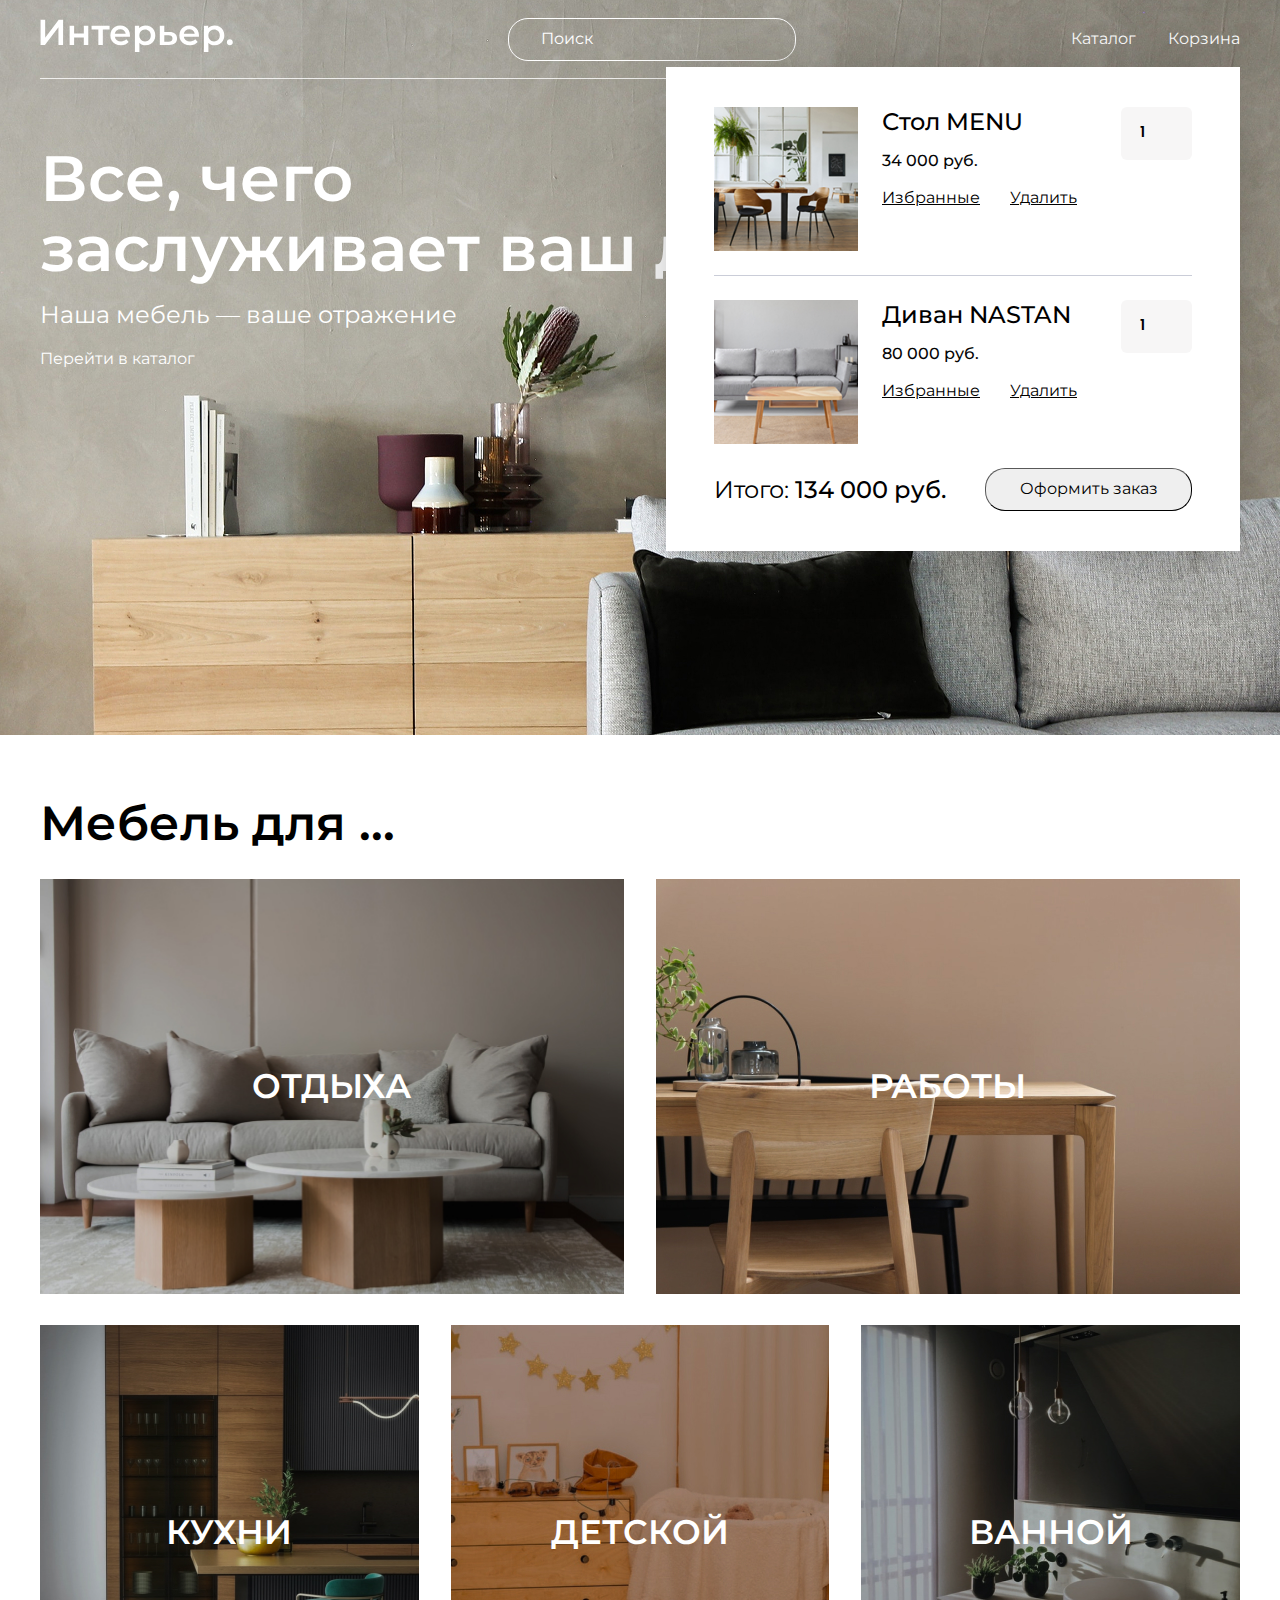
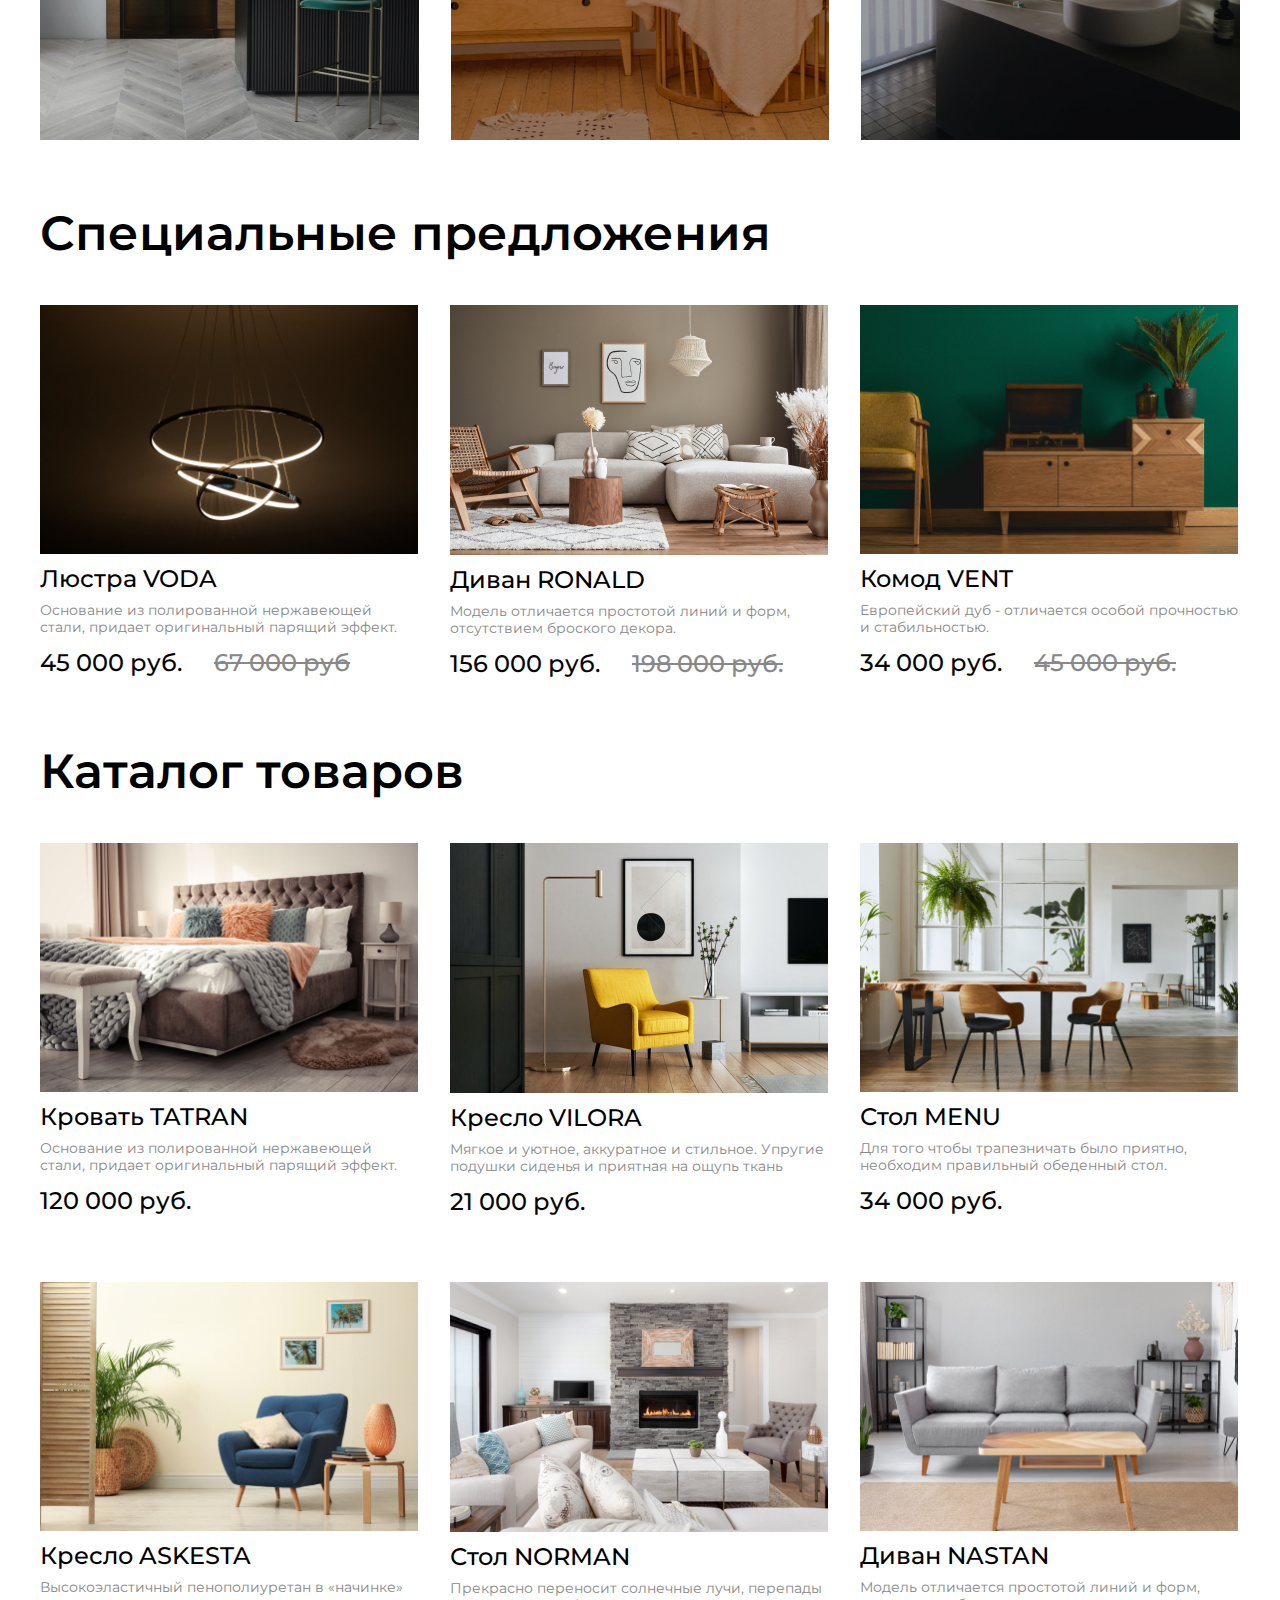
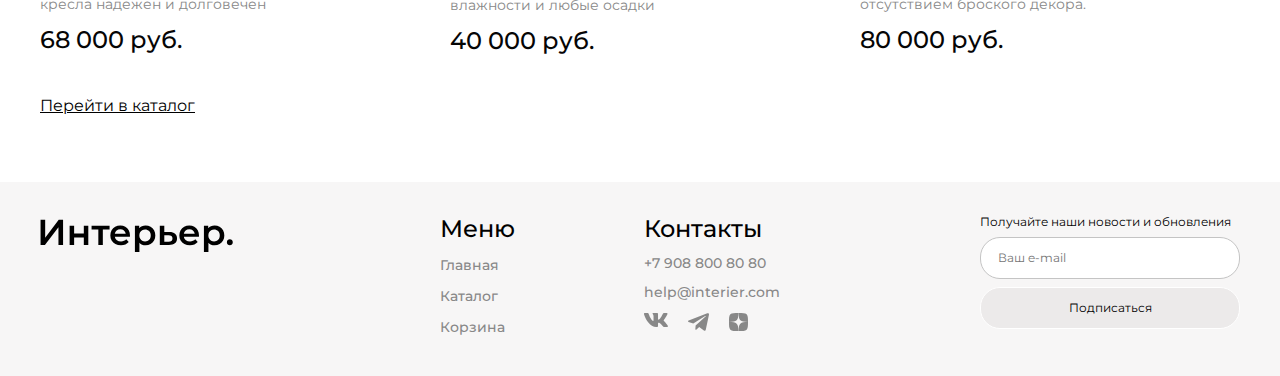
==== commit 2c27f964: "Заменила картинки" ====
--- a/index.html
+++ b/index.html
@@ -29,7 +29,7 @@
                         <form action="/submit" class="cart-form pos-a " method="post">
                             <article class="cart">
                                 <div class="cart__left cart__gap">
-                                    <img class="cart__img2" src="./img/product_006.jpg" alt="Стол MENU">
+                                    <img class="cart__img2" src="./img/cart1.jpg" alt="Стол MENU">
                                     <div class="cart__info">
                                         <a class="cart__name" href="product.html">Стол MENU</a>
                                         <p class="cart__price">34 000 руб.</p>
@@ -45,7 +45,7 @@
                             <div class="cart-border"></div>
                             <article class="cart">
                                 <div class="cart__left cart__gap">
-                                    <img class="cart__img2" src="./img/product_009.jpg" alt="Диван NASTAN">
+                                    <img class="cart__img2" src="./img/cart2.jpg" alt="Диван NASTAN">
                                     <div class="cart__info">
                                         <a class="cart__name" href="product.html">Диван NASTAN</a>
                                         <p class="cart__price">80 000 руб.</p>
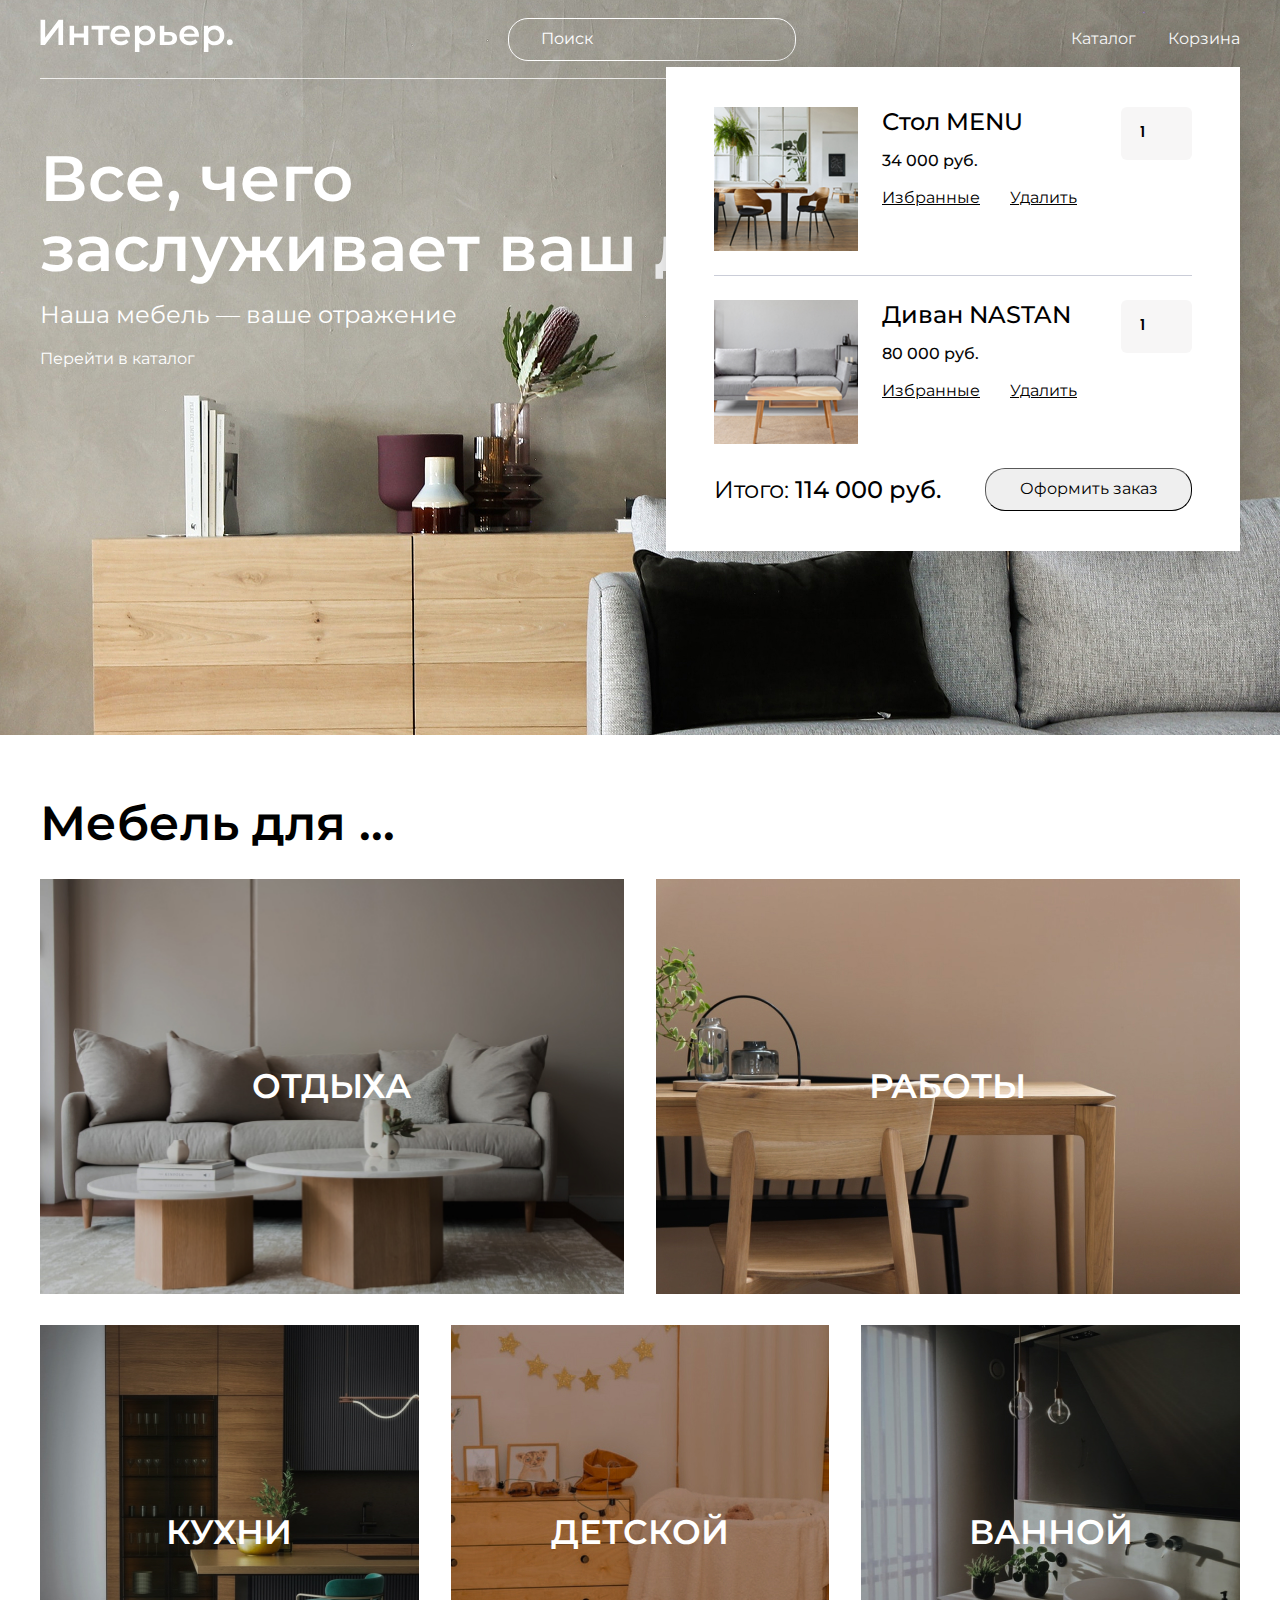
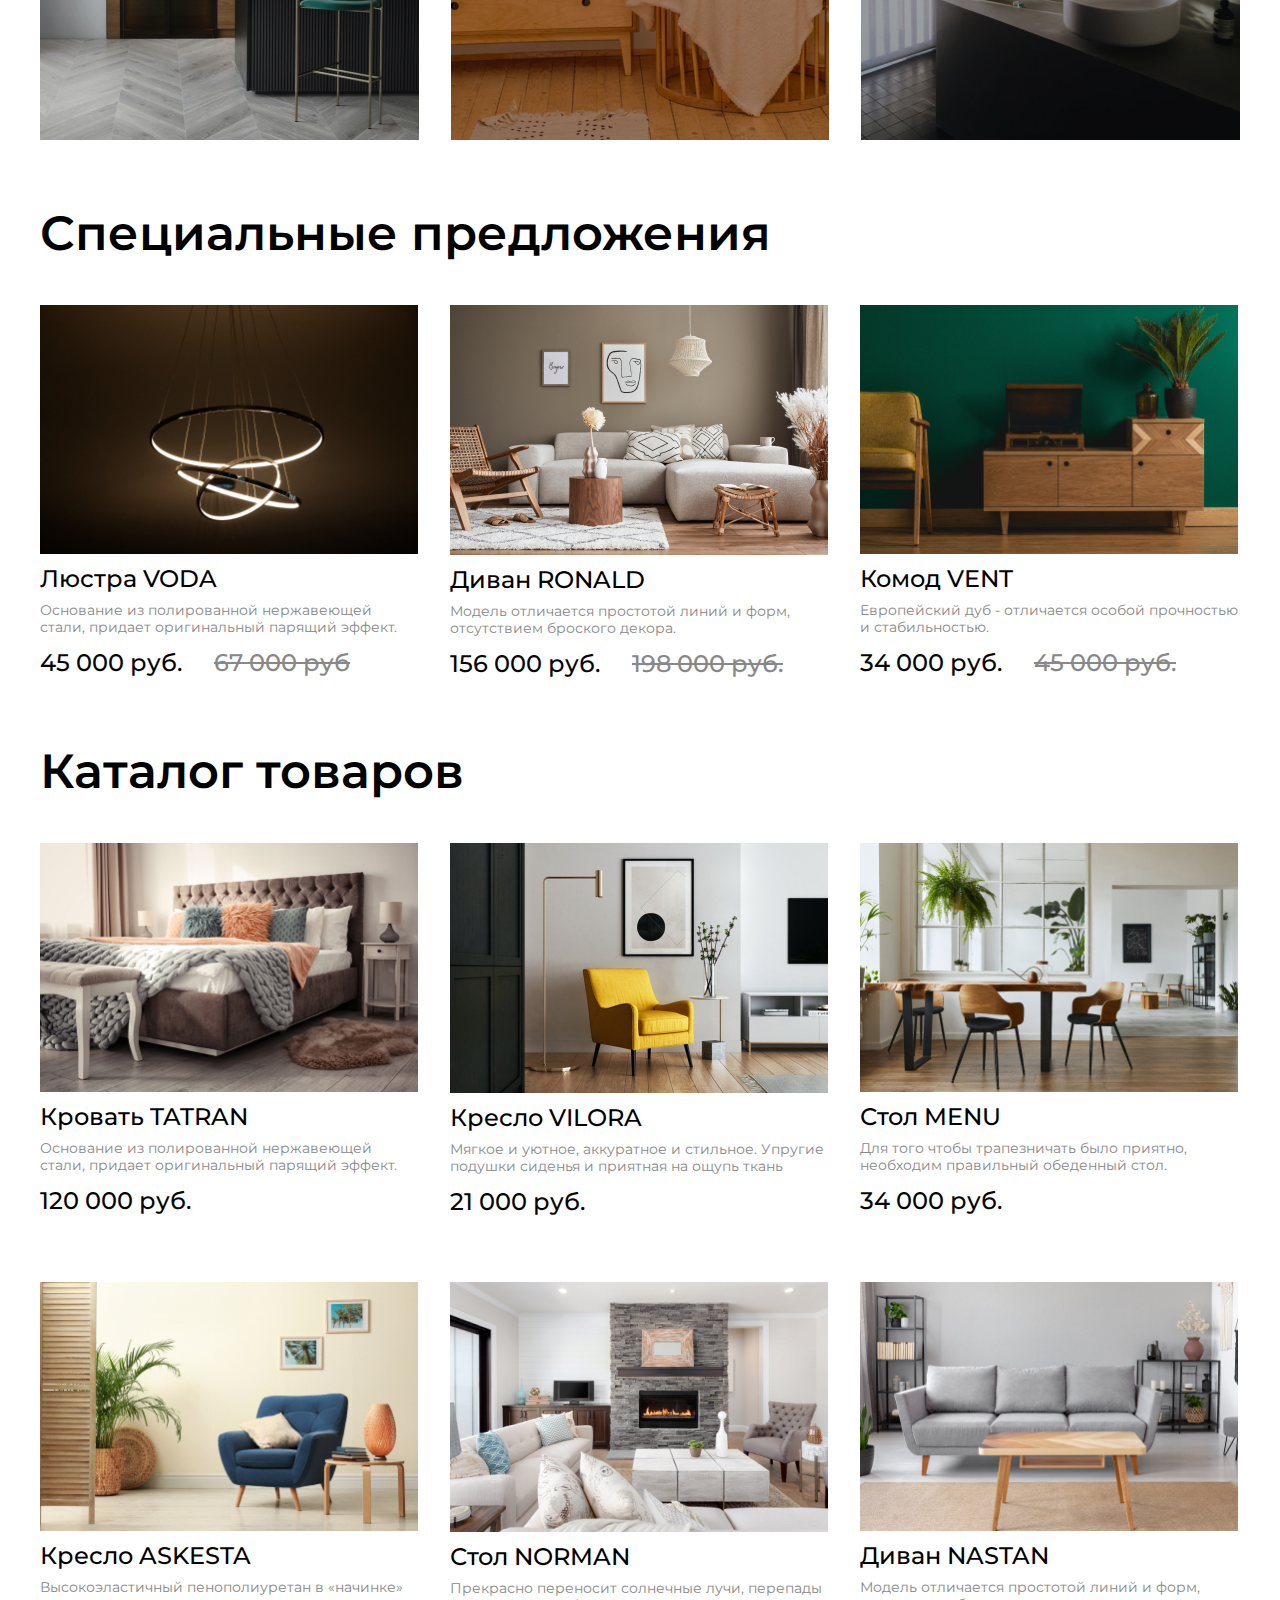
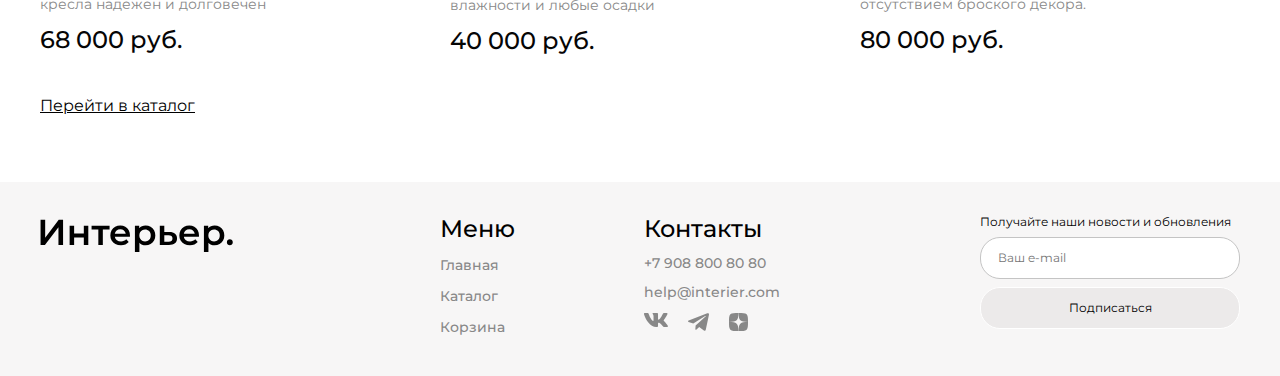
==== commit 84fe6a72: "исправила итоговую цену согласно шаблона" ====
--- a/index.html
+++ b/index.html
@@ -62,7 +62,7 @@
                             <article class="cart-order cart-order_2">
                                 <p class="cart-order__sum">
                                     Итого:
-                                    <span class="cart-order__sum-span">134 000 руб.</span>
+                                    <span class="cart-order__sum-span">114 000 руб.</span>
                                 </p>
                                 <button class="cart-order__button cart-order__button2" type="submit">Оформить
                                     заказ</button>
